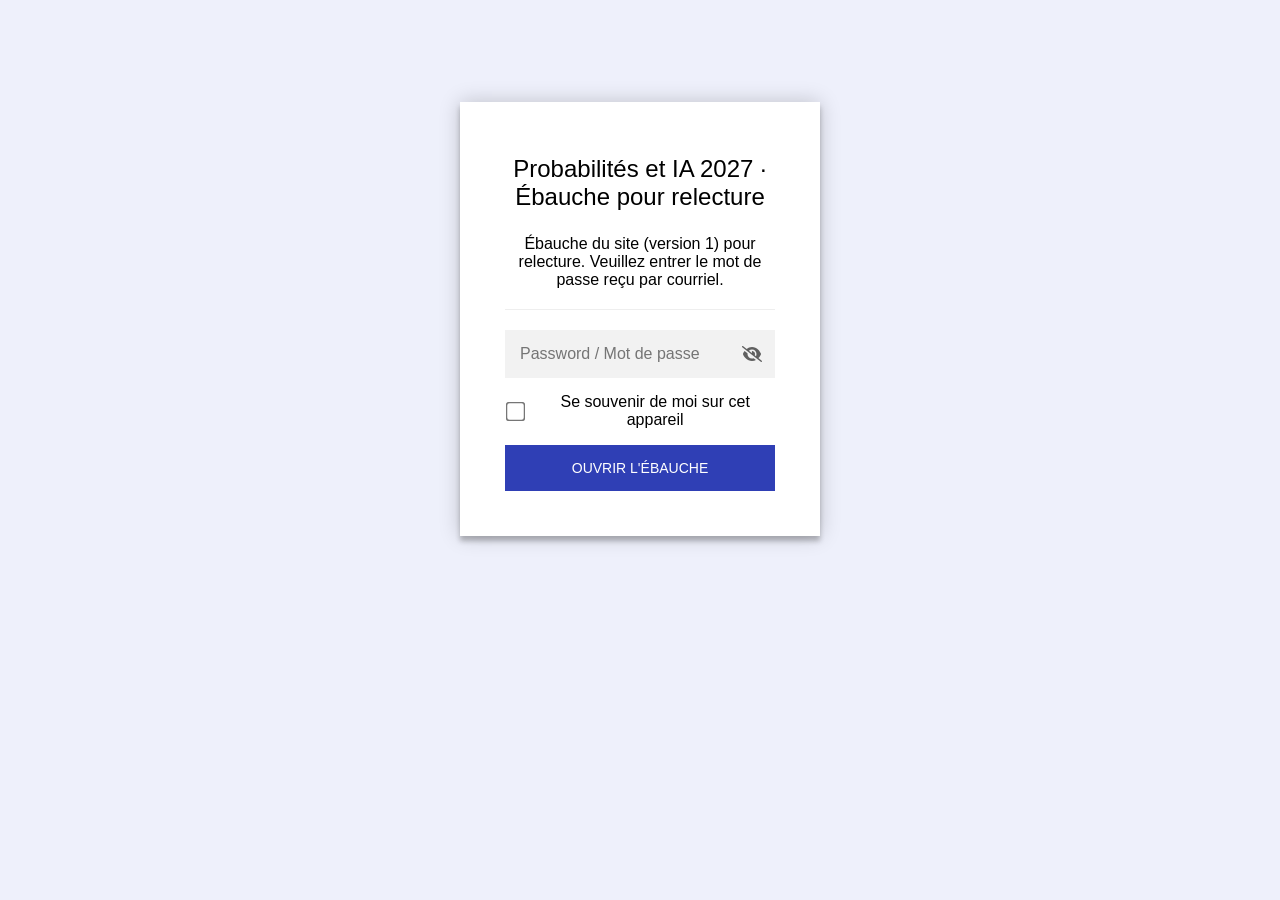
==== fr/index.html @ 752f81de "Password-protected draft of the Probability and AI 2027 workshop website (version 1) Co-Authored-By:" ====
<!DOCTYPE html>
<html class="staticrypt-html">
    <head>
    <meta name="robots" content="noindex, nofollow">
        <meta charset="utf-8" />
        <title>Probabilités et IA 2027 · Ébauche pour relecture</title>
        <meta name="viewport" content="width=device-width, initial-scale=1" />

        <!-- do not cache this page -->
        <meta http-equiv="cache-control" content="max-age=0" />
        <meta http-equiv="cache-control" content="no-cache" />
        <meta http-equiv="expires" content="0" />
        <meta http-equiv="expires" content="Tue, 01 Jan 1980 1:00:00 GMT" />
        <meta http-equiv="pragma" content="no-cache" />

        <style>
            .staticrypt-hr {
                margin-top: 20px;
                margin-bottom: 20px;
                border: 0;
                border-top: 1px solid #eee;
            }

            .staticrypt-page {
                width: 360px;
                padding: 8% 0 0;
                margin: auto;
                box-sizing: border-box;
            }

            .staticrypt-form {
                position: relative;
                z-index: 1;
                background: #ffffff;
                max-width: 360px;
                margin: 0 auto 100px;
                padding: 45px;
                text-align: center;
                box-shadow: 0 0 20px 0 rgba(0, 0, 0, 0.2), 0 5px 5px 0 rgba(0, 0, 0, 0.24);
            }

            .staticrypt-form input[type="password"],
            input[type="text"] {
                background: inherit;
                border: 0;
                box-sizing: border-box; /* This ensures padding is included in the total width */
                font-size: 14px;
                outline: 0;
                padding: 15px 30px 15px 15px; /* Adjust the padding to ensure there is space for the icon */
                width: 100%;
            }

            .staticrypt-password-container {
                position: relative;
                outline: 0;
                background: #f2f2f2;
                width: 100%;
                border: 0;
                margin: 0 0 15px;
                box-sizing: border-box;
            }

            .staticrypt-toggle-password-visibility {
                cursor: pointer;
                height: 20px;
                opacity: 60%;
                padding: 13px;
                position: absolute;
                right: 0;
                top: 50%;
                transform: translateY(-50%);
                width: 20px;
            }

            .staticrypt-form .staticrypt-decrypt-button {
                text-transform: uppercase;
                outline: 0;
                background: #2f3fb5;
                width: 100%;
                border: 0;
                padding: 15px;
                color: #ffffff;
                font-size: 14px;
                cursor: pointer;
            }

            .staticrypt-form .staticrypt-decrypt-button:hover,
            .staticrypt-form .staticrypt-decrypt-button:active,
            .staticrypt-form .staticrypt-decrypt-button:focus {
                background: #2f3fb5;
                filter: brightness(92%);
            }

            .staticrypt-html {
                height: 100%;
            }

            .staticrypt-body {
                height: 100%;
                margin: 0;
            }

            .staticrypt-content {
                height: 100%;
                margin-bottom: 1em;
                background: #eef0fb;
                font-family: "Arial", sans-serif;
                -webkit-font-smoothing: antialiased;
                -moz-osx-font-smoothing: grayscale;
            }

            .staticrypt-instructions {
                margin-top: -1em;
                margin-bottom: 1em;
            }

            .staticrypt-title {
                font-size: 1.5em;
            }

            label.staticrypt-remember {
                display: flex;
                align-items: center;
                margin-bottom: 1em;
            }

            .staticrypt-remember input[type="checkbox"] {
                transform: scale(1.5);
                margin-right: 1em;
            }

            .hidden {
                display: none !important;
            }

            .staticrypt-spinner-container {
                height: 100%;
                display: flex;
                align-items: center;
                justify-content: center;
            }

            .staticrypt-spinner {
                display: inline-block;
                width: 2rem;
                height: 2rem;
                vertical-align: text-bottom;
                border: 0.25em solid gray;
                border-right-color: transparent;
                border-radius: 50%;
                -webkit-animation: spinner-border 0.75s linear infinite;
                animation: spinner-border 0.75s linear infinite;
                animation-duration: 0.75s;
                animation-timing-function: linear;
                animation-delay: 0s;
                animation-iteration-count: infinite;
                animation-direction: normal;
                animation-fill-mode: none;
                animation-play-state: running;
                animation-name: spinner-border;
            }

            @keyframes spinner-border {
                100% {
                    transform: rotate(360deg);
                }
            }

            @media screen and (-webkit-min-device-pixel-ratio: 0) {
                .staticrypt-form input[type="password"],
                input[type="text"] {
                    font-size: 16px;
                }
            }
        </style>
    </head>

    <body class="staticrypt-body">
        <div id="staticrypt_loading" class="staticrypt-spinner-container">
            <div class="staticrypt-spinner"></div>
        </div>

        <div id="staticrypt_content" class="staticrypt-content hidden">
            <div class="staticrypt-page">
                <div class="staticrypt-form">
                    <div class="staticrypt-instructions">
                        <p class="staticrypt-title">Probabilités et IA 2027 · Ébauche pour relecture</p>
                        <p>Ébauche du site (version 1) pour relecture. Veuillez entrer le mot de passe reçu par courriel.</p>
                    </div>

                    <hr class="staticrypt-hr" />

                    <form id="staticrypt-form" action="#" method="post">
                        <div class="staticrypt-password-container">
                            <input
                                id="staticrypt-password"
                                type="password"
                                name="password"
                                placeholder="Password / Mot de passe"
                                autofocus
                            />

                            <img
                                class="staticrypt-toggle-password-visibility"
                                alt="Show password"
                                title="Show password"
                                src="[data-uri]"
                            />
                        </div>

                        <label id="staticrypt-remember-label" class="staticrypt-remember hidden">
                            <input id="staticrypt-remember" type="checkbox" name="remember" />
                            Se souvenir de moi sur cet appareil
                        </label>

                        <input type="submit" class="staticrypt-decrypt-button" value="Ouvrir l'ébauche" />
                    </form>
                </div>
            </div>
        </div>

        <script>
            // these variables will be filled when generating the file - the template format is 'variable_name'
            const staticryptInitiator = ((function(){
  const exports = {};
  const cryptoEngine = ((function(){
  const exports = {};
  const { subtle } = crypto;

const IV_BITS = 16 * 8;
const HEX_BITS = 4;
const ENCRYPTION_ALGO = "AES-CBC";

/**
 * Translates between utf8 encoded hexadecimal strings
 * and Uint8Array bytes.
 */
const HexEncoder = {
    /**
     * hex string -> bytes
     * @param {string} hexString
     * @returns {Uint8Array}
     */
    parse: function (hexString) {
        if (hexString.length % 2 !== 0) throw "Invalid hexString";
        const arrayBuffer = new Uint8Array(hexString.length / 2);

        for (let i = 0; i < hexString.length; i += 2) {
            const byteValue = parseInt(hexString.substring(i, i + 2), 16);
            if (isNaN(byteValue)) {
                throw "Invalid hexString";
            }
            arrayBuffer[i / 2] = byteValue;
        }
        return arrayBuffer;
    },

    /**
     * bytes -> hex string
     * @param {Uint8Array} bytes
     * @returns {string}
     */
    stringify: function (bytes) {
        const hexBytes = [];

        for (let i = 0; i < bytes.length; ++i) {
            let byteString = bytes[i].toString(16);
            if (byteString.length < 2) {
                byteString = "0" + byteString;
            }
            hexBytes.push(byteString);
        }
        return hexBytes.join("");
    },
};

/**
 * Translates between utf8 strings and Uint8Array bytes.
 */
const UTF8Encoder = {
    parse: function (str) {
        return new TextEncoder().encode(str);
    },

    stringify: function (bytes) {
        return new TextDecoder().decode(bytes);
    },
};

/**
 * Salt and encrypt a msg with a password.
 */
async function encrypt(msg, hashedPassword) {
    // Must be 16 bytes, unpredictable, and preferably cryptographically random. However, it need not be secret.
    // https://developer.mozilla.org/en-US/docs/Web/API/SubtleCrypto/encrypt#parameters
    const iv = crypto.getRandomValues(new Uint8Array(IV_BITS / 8));

    const key = await subtle.importKey("raw", HexEncoder.parse(hashedPassword), ENCRYPTION_ALGO, false, ["encrypt"]);

    const encrypted = await subtle.encrypt(
        {
            name: ENCRYPTION_ALGO,
            iv: iv,
        },
        key,
        UTF8Encoder.parse(msg)
    );

    // iv will be 32 hex characters, we prepend it to the ciphertext for use in decryption
    return HexEncoder.stringify(iv) + HexEncoder.stringify(new Uint8Array(encrypted));
}
exports.encrypt = encrypt;

/**
 * Decrypt a salted msg using a password.
 *
 * @param {string} encryptedMsg
 * @param {string} hashedPassword
 * @returns {Promise<string>}
 */
async function decrypt(encryptedMsg, hashedPassword) {
    const ivLength = IV_BITS / HEX_BITS;
    const iv = HexEncoder.parse(encryptedMsg.substring(0, ivLength));
    const encrypted = encryptedMsg.substring(ivLength);

    const key = await subtle.importKey("raw", HexEncoder.parse(hashedPassword), ENCRYPTION_ALGO, false, ["decrypt"]);

    const outBuffer = await subtle.decrypt(
        {
            name: ENCRYPTION_ALGO,
            iv: iv,
        },
        key,
        HexEncoder.parse(encrypted)
    );

    return UTF8Encoder.stringify(new Uint8Array(outBuffer));
}
exports.decrypt = decrypt;

/**
 * Salt and hash the password so it can be stored in localStorage without opening a password reuse vulnerability.
 *
 * @param {string} password
 * @param {string} salt
 * @returns {Promise<string>}
 */
async function hashPassword(password, salt) {
    // we hash the password in multiple steps, each adding more iterations. This is because we used to allow less
    // iterations, so for backward compatibility reasons, we need to support going from that to more iterations.
    let hashedPassword = await hashLegacyRound(password, salt);

    hashedPassword = await hashSecondRound(hashedPassword, salt);

    return hashThirdRound(hashedPassword, salt);
}
exports.hashPassword = hashPassword;

/**
 * This hashes the password with 1k iterations. This is a low number, we need this function to support backwards
 * compatibility.
 *
 * @param {string} password
 * @param {string} salt
 * @returns {Promise<string>}
 */
function hashLegacyRound(password, salt) {
    return pbkdf2(password, salt, 1000, "SHA-1");
}
exports.hashLegacyRound = hashLegacyRound;

/**
 * Add a second round of iterations. This is because we used to use 1k, so for backwards compatibility with
 * remember-me/autodecrypt links, we need to support going from that to more iterations.
 *
 * @param hashedPassword
 * @param salt
 * @returns {Promise<string>}
 */
function hashSecondRound(hashedPassword, salt) {
    return pbkdf2(hashedPassword, salt, 14000, "SHA-256");
}
exports.hashSecondRound = hashSecondRound;

/**
 * Add a third round of iterations to bring total number to 600k. This is because we used to use 1k, then 15k, so for
 * backwards compatibility with remember-me/autodecrypt links, we need to support going from that to more iterations.
 *
 * @param hashedPassword
 * @param salt
 * @returns {Promise<string>}
 */
function hashThirdRound(hashedPassword, salt) {
    return pbkdf2(hashedPassword, salt, 585000, "SHA-256");
}
exports.hashThirdRound = hashThirdRound;

/**
 * Salt and hash the password so it can be stored in localStorage without opening a password reuse vulnerability.
 *
 * @param {string} password
 * @param {string} salt
 * @param {int} iterations
 * @param {string} hashAlgorithm
 * @returns {Promise<string>}
 */
async function pbkdf2(password, salt, iterations, hashAlgorithm) {
    const key = await subtle.importKey("raw", UTF8Encoder.parse(password), "PBKDF2", false, ["deriveBits"]);

    const keyBytes = await subtle.deriveBits(
        {
            name: "PBKDF2",
            hash: hashAlgorithm,
            iterations,
            salt: UTF8Encoder.parse(salt),
        },
        key,
        256
    );

    return HexEncoder.stringify(new Uint8Array(keyBytes));
}

function generateRandomSalt() {
    const bytes = crypto.getRandomValues(new Uint8Array(128 / 8));

    return HexEncoder.stringify(new Uint8Array(bytes));
}
exports.generateRandomSalt = generateRandomSalt;

async function signMessage(hashedPassword, message) {
    const key = await subtle.importKey(
        "raw",
        HexEncoder.parse(hashedPassword),
        {
            name: "HMAC",
            hash: "SHA-256",
        },
        false,
        ["sign"]
    );
    const signature = await subtle.sign("HMAC", key, UTF8Encoder.parse(message));

    return HexEncoder.stringify(new Uint8Array(signature));
}
exports.signMessage = signMessage;

function getRandomAlphanum() {
    const possibleCharacters = "abcdefghijklmnopqrstuvwxyzABCDEFGHIJKLMNOPQRSTUVWXYZ0123456789";

    let byteArray;
    let parsedInt;

    // Keep generating new random bytes until we get a value that falls
    // within a range that can be evenly divided by possibleCharacters.length
    do {
        byteArray = crypto.getRandomValues(new Uint8Array(1));
        // extract the lowest byte to get an int from 0 to 255 (probably unnecessary, since we're only generating 1 byte)
        parsedInt = byteArray[0] & 0xff;
    } while (parsedInt >= 256 - (256 % possibleCharacters.length));

    // Take the modulo of the parsed integer to get a random number between 0 and totalLength - 1
    const randomIndex = parsedInt % possibleCharacters.length;

    return possibleCharacters[randomIndex];
}

/**
 * Generate a random string of a given length.
 *
 * @param {int} length
 * @returns {string}
 */
function generateRandomString(length) {
    let randomString = "";

    for (let i = 0; i < length; i++) {
        randomString += getRandomAlphanum();
    }

    return randomString;
}
exports.generateRandomString = generateRandomString;

  return exports;
})());
const codec = ((function(){
  const exports = {};
  /**
 * Initialize the codec with the provided cryptoEngine - this return functions to encode and decode messages.
 *
 * @param cryptoEngine - the engine to use for encryption / decryption
 */
function init(cryptoEngine) {
    const exports = {};

    /**
     * Top-level function for encoding a message.
     * Includes password hashing, encryption, and signing.
     *
     * @param {string} msg
     * @param {string} password
     * @param {string} salt
     *
     * @returns {string} The encoded text
     */
    async function encode(msg, password, salt) {
        const hashedPassword = await cryptoEngine.hashPassword(password, salt);

        const encrypted = await cryptoEngine.encrypt(msg, hashedPassword);

        // we use the hashed password in the HMAC because this is effectively what will be used a password (so we can store
        // it in localStorage safely, we don't use the clear text password)
        const hmac = await cryptoEngine.signMessage(hashedPassword, encrypted);

        return hmac + encrypted;
    }
    exports.encode = encode;

    /**
     * Encode using a password that has already been hashed. This is useful to encode multiple messages in a row, that way
     * we don't need to hash the password multiple times.
     *
     * @param {string} msg
     * @param {string} hashedPassword
     *
     * @returns {string} The encoded text
     */
    async function encodeWithHashedPassword(msg, hashedPassword) {
        const encrypted = await cryptoEngine.encrypt(msg, hashedPassword);

        // we use the hashed password in the HMAC because this is effectively what will be used a password (so we can store
        // it in localStorage safely, we don't use the clear text password)
        const hmac = await cryptoEngine.signMessage(hashedPassword, encrypted);

        return hmac + encrypted;
    }
    exports.encodeWithHashedPassword = encodeWithHashedPassword;

    /**
     * Top-level function for decoding a message.
     * Includes signature check and decryption.
     *
     * @param {string} signedMsg
     * @param {string} hashedPassword
     * @param {string} salt
     * @param {int} backwardCompatibleAttempt
     * @param {string} originalPassword
     *
     * @returns {Object} {success: true, decoded: string} | {success: false, message: string}
     */
    async function decode(signedMsg, hashedPassword, salt, backwardCompatibleAttempt = 0, originalPassword = "") {
        const encryptedHMAC = signedMsg.substring(0, 64);
        const encryptedMsg = signedMsg.substring(64);
        const decryptedHMAC = await cryptoEngine.signMessage(hashedPassword, encryptedMsg);

        if (decryptedHMAC !== encryptedHMAC) {
            // we have been raising the number of iterations in the hashing algorithm multiple times, so to support the old
            // remember-me/autodecrypt links we need to try bringing the old hashes up to speed.
            originalPassword = originalPassword || hashedPassword;
            if (backwardCompatibleAttempt === 0) {
                const updatedHashedPassword = await cryptoEngine.hashThirdRound(originalPassword, salt);

                return decode(signedMsg, updatedHashedPassword, salt, backwardCompatibleAttempt + 1, originalPassword);
            }
            if (backwardCompatibleAttempt === 1) {
                let updatedHashedPassword = await cryptoEngine.hashSecondRound(originalPassword, salt);
                updatedHashedPassword = await cryptoEngine.hashThirdRound(updatedHashedPassword, salt);

                return decode(signedMsg, updatedHashedPassword, salt, backwardCompatibleAttempt + 1, originalPassword);
            }

            return { success: false, message: "Signature mismatch" };
        }

        return {
            success: true,
            decoded: await cryptoEngine.decrypt(encryptedMsg, hashedPassword),
        };
    }
    exports.decode = decode;

    return exports;
}
exports.init = init;

  return exports;
})());
const decode = codec.init(cryptoEngine).decode;

/**
 * Initialize the staticrypt module, that exposes functions callbable by the password_template.
 *
 * @param {{
 *  staticryptEncryptedMsgUniqueVariableName: string,
 *  isRememberEnabled: boolean,
 *  rememberDurationInDays: number,
 *  staticryptSaltUniqueVariableName: string,
 * }} staticryptConfig - object of data that is stored on the password_template at encryption time.
 *
 * @param {{
 *  rememberExpirationKey: string,
 *  rememberPassphraseKey: string,
 *  replaceHtmlCallback: function,
 *  clearLocalStorageCallback: function,
 * }} templateConfig - object of data that can be configured by a custom password_template.
 */
function init(staticryptConfig, templateConfig) {
    const exports = {};

    /**
     * Decrypt our encrypted page, replace the whole HTML.
     *
     * @param {string} hashedPassword
     * @returns {Promise<boolean>}
     */
    async function decryptAndReplaceHtml(hashedPassword) {
        const { staticryptEncryptedMsgUniqueVariableName, staticryptSaltUniqueVariableName } = staticryptConfig;
        const { replaceHtmlCallback } = templateConfig;

        const result = await decode(
            staticryptEncryptedMsgUniqueVariableName,
            hashedPassword,
            staticryptSaltUniqueVariableName
        );
        if (!result.success) {
            return false;
        }
        const plainHTML = result.decoded;

        // if the user configured a callback call it, otherwise just replace the whole HTML
        if (typeof replaceHtmlCallback === "function") {
            replaceHtmlCallback(plainHTML);
        } else {
            document.write(plainHTML);
            document.close();
        }

        return true;
    }

    /**
     * Attempt to decrypt the page and replace the whole HTML.
     *
     * @param {string} password
     * @param {boolean} isRememberChecked
     *
     * @returns {Promise<{isSuccessful: boolean, hashedPassword?: string}>} - we return an object, so that if we want to
     *   expose more information in the future we can do it without breaking the password_template
     */
    async function handleDecryptionOfPage(password, isRememberChecked) {
        const { staticryptSaltUniqueVariableName } = staticryptConfig;

        // decrypt and replace the whole page
        const hashedPassword = await cryptoEngine.hashPassword(password, staticryptSaltUniqueVariableName);
        return handleDecryptionOfPageFromHash(hashedPassword, isRememberChecked);
    }
    exports.handleDecryptionOfPage = handleDecryptionOfPage;

    async function handleDecryptionOfPageFromHash(hashedPassword, isRememberChecked) {
        const { isRememberEnabled, rememberDurationInDays } = staticryptConfig;
        const { rememberExpirationKey, rememberPassphraseKey } = templateConfig;

        const isDecryptionSuccessful = await decryptAndReplaceHtml(hashedPassword);

        if (!isDecryptionSuccessful) {
            return {
                isSuccessful: false,
                hashedPassword,
            };
        }

        // remember the hashedPassword and set its expiration if necessary
        if (isRememberEnabled && isRememberChecked) {
            window.localStorage.setItem(rememberPassphraseKey, hashedPassword);

            // set the expiration if the duration isn't 0 (meaning no expiration)
            if (rememberDurationInDays > 0) {
                window.localStorage.setItem(
                    rememberExpirationKey,
                    (new Date().getTime() + rememberDurationInDays * 24 * 60 * 60 * 1000).toString()
                );
            }
        }

        return {
            isSuccessful: true,
            hashedPassword,
        };
    }
    exports.handleDecryptionOfPageFromHash = handleDecryptionOfPageFromHash;

    /**
     * Clear localstorage from staticrypt related values
     */
    function clearLocalStorage() {
        const { clearLocalStorageCallback, rememberExpirationKey, rememberPassphraseKey } = templateConfig;

        if (typeof clearLocalStorageCallback === "function") {
            clearLocalStorageCallback();
        } else {
            localStorage.removeItem(rememberPassphraseKey);
            localStorage.removeItem(rememberExpirationKey);
        }
    }

    async function handleDecryptOnLoad() {
        let isSuccessful = await decryptOnLoadFromUrl();

        if (!isSuccessful) {
            isSuccessful = await decryptOnLoadFromRememberMe();
        }

        return { isSuccessful };
    }
    exports.handleDecryptOnLoad = handleDecryptOnLoad;

    /**
     * Clear storage if we are logging out
     *
     * @returns {boolean} - whether we logged out
     */
    function logoutIfNeeded() {
        const logoutKey = "staticrypt_logout";

        // handle logout through query param
        const queryParams = new URLSearchParams(window.location.search);
        if (queryParams.has(logoutKey)) {
            clearLocalStorage();
            return true;
        }

        // handle logout through URL fragment
        const hash = window.location.hash.substring(1);
        if (hash.includes(logoutKey)) {
            clearLocalStorage();
            return true;
        }

        return false;
    }

    /**
     * To be called on load: check if we want to try to decrypt and replace the HTML with the decrypted content, and
     * try to do it if needed.
     *
     * @returns {Promise<boolean>} true if we derypted and replaced the whole page, false otherwise
     */
    async function decryptOnLoadFromRememberMe() {
        const { rememberDurationInDays } = staticryptConfig;
        const { rememberExpirationKey, rememberPassphraseKey } = templateConfig;

        // if we are login out, terminate
        if (logoutIfNeeded()) {
            return false;
        }

        // if there is expiration configured, check if we're not beyond the expiration
        if (rememberDurationInDays && rememberDurationInDays > 0) {
            const expiration = localStorage.getItem(rememberExpirationKey),
                isExpired = expiration && new Date().getTime() > parseInt(expiration);

            if (isExpired) {
                clearLocalStorage();
                return false;
            }
        }

        const hashedPassword = localStorage.getItem(rememberPassphraseKey);

        if (hashedPassword) {
            // try to decrypt
            const isDecryptionSuccessful = await decryptAndReplaceHtml(hashedPassword);

            // if the decryption is unsuccessful the password might be wrong - silently clear the saved data and let
            // the user fill the password form again
            if (!isDecryptionSuccessful) {
                clearLocalStorage();
                return false;
            }

            return true;
        }

        return false;
    }

    async function decryptOnLoadFromUrl() {
        const passwordKey = "staticrypt_pwd";
        const rememberMeKey = "remember_me";

        // try to get the password from the query param (for backward compatibility - we now want to avoid this method,
        // since it sends the hashed password to the server which isn't needed)
        const queryParams = new URLSearchParams(window.location.search);
        const hashedPasswordQuery = queryParams.get(passwordKey);
        const rememberMeQuery = queryParams.get(rememberMeKey);

        const urlFragment = window.location.hash.substring(1);
        // get the password from the url fragment
        const hashedPasswordRegexMatch = urlFragment.match(new RegExp(passwordKey + "=([^&]*)"));
        const hashedPasswordFragment = hashedPasswordRegexMatch ? hashedPasswordRegexMatch[1] : null;
        const rememberMeFragment = urlFragment.includes(rememberMeKey);

        const hashedPassword = hashedPasswordFragment || hashedPasswordQuery;
        const rememberMe = rememberMeFragment || rememberMeQuery;

        if (hashedPassword) {
            return handleDecryptionOfPageFromHash(hashedPassword, rememberMe);
        }

        return false;
    }

    return exports;
}
exports.init = init;

  return exports;
})());
            const templateError = "Wrong password / Mot de passe incorrect",
                templateToggleAltShow = "Show password",
                templateToggleAltHide = "Hide password",
                isRememberEnabled = true,
                staticryptConfig = {"staticryptEncryptedMsgUniqueVariableName":"[base64]","isRememberEnabled":true,"rememberDurationInDays":30,"staticryptSaltUniqueVariableName":"a4b0f09ac253f34bae8fbdd0ce7cca74"};

            // you can edit these values to customize some of the behavior of StatiCrypt
            const templateConfig = {
                rememberExpirationKey: "staticrypt_expiration",
                rememberPassphraseKey: "staticrypt_passphrase",
                replaceHtmlCallback: null,
                clearLocalStorageCallback: null,
            };

            // init the staticrypt engine
            const staticrypt = staticryptInitiator.init(staticryptConfig, templateConfig);

            // try to automatically decrypt on load if there is a saved password
            window.onload = async function () {
                const { isSuccessful } = await staticrypt.handleDecryptOnLoad();

                // if we didn't decrypt anything on load, show the password prompt. Otherwise the content has already been
                // replaced, no need to do anything
                if (!isSuccessful) {
                    // hide loading screen
                    document.getElementById("staticrypt_loading").classList.add("hidden");
                    document.getElementById("staticrypt_content").classList.remove("hidden");
                    document.getElementById("staticrypt-password").focus();

                    // show the remember me checkbox
                    if (isRememberEnabled) {
                        document.getElementById("staticrypt-remember-label").classList.remove("hidden");
                    }
                }
            };

            // toggle password visibility
            const toggleIcon = document.querySelector(".staticrypt-toggle-password-visibility");
            // these two icons are coming from FontAwesome
            const imgSrcEyeClosed =
                "[data-uri]";
            const imgSrcEyeOpened =
                "[data-uri]";
            toggleIcon.addEventListener("click", function () {
                const passwordInput = document.getElementById("staticrypt-password");
                if (passwordInput.type === "password") {
                    passwordInput.type = "text";
                    toggleIcon.src = imgSrcEyeOpened;
                    toggleIcon.alt = templateToggleAltHide;
                    toggleIcon.title = templateToggleAltHide;
                } else {
                    passwordInput.type = "password";
                    toggleIcon.src = imgSrcEyeClosed;
                    toggleIcon.alt = templateToggleAltShow;
                    toggleIcon.title = templateToggleAltShow;
                }
            });

            // handle password form submission
            document.getElementById("staticrypt-form").addEventListener("submit", async function (e) {
                e.preventDefault();

                const password = document.getElementById("staticrypt-password").value,
                    isRememberChecked = document.getElementById("staticrypt-remember").checked;

                const { isSuccessful } = await staticrypt.handleDecryptionOfPage(password, isRememberChecked);

                if (!isSuccessful) {
                    alert(templateError);
                }
            });
        </script>
    </body>
</html>
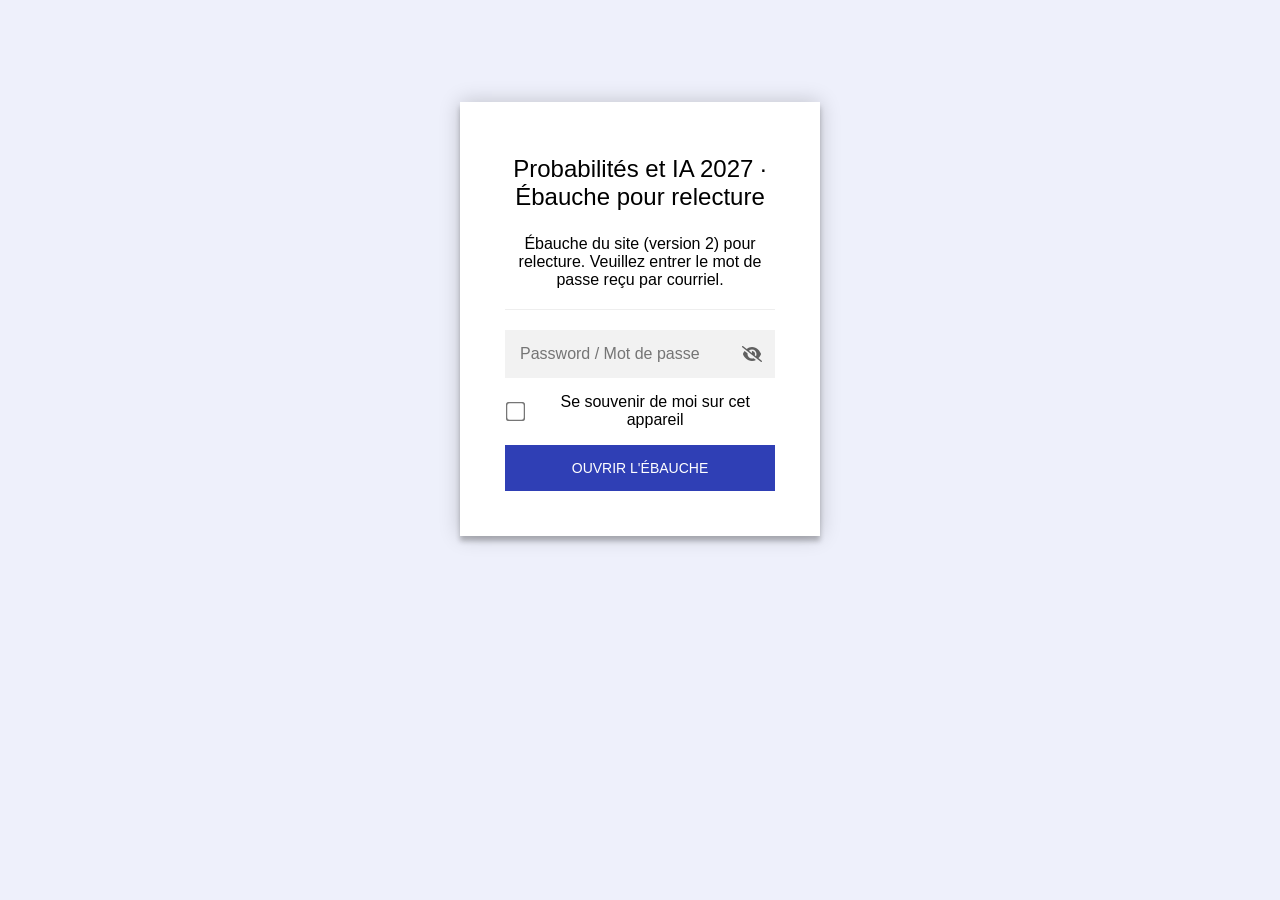
==== commit 816cf792: "Update draft to version 2 Organizers and local committee strip with uOttawa and CRM logos, new speak" ====
--- a/fr/index.html
+++ b/fr/index.html
@@ -185,7 +185,7 @@
                 <div class="staticrypt-form">
                     <div class="staticrypt-instructions">
                         <p class="staticrypt-title">Probabilités et IA 2027 · Ébauche pour relecture</p>
-                        <p>Ébauche du site (version 1) pour relecture. Veuillez entrer le mot de passe reçu par courriel.</p>
+                        <p>Ébauche du site (version 2) pour relecture. Veuillez entrer le mot de passe reçu par courriel.</p>
                     </div>
 
                     <hr class="staticrypt-hr" />
@@ -821,7 +821,7 @@
                 templateToggleAltShow = "Show password",
                 templateToggleAltHide = "Hide password",
                 isRememberEnabled = true,
-                staticryptConfig = {"staticryptEncryptedMsgUniqueVariableName":"[base64]","isRememberEnabled":true,"rememberDurationInDays":30,"staticryptSaltUniqueVariableName":"a4b0f09ac253f34bae8fbdd0ce7cca74"};
+                staticryptConfig = {"staticryptEncryptedMsgUniqueVariableName":"[base64]","isRememberEnabled":true,"rememberDurationInDays":30,"staticryptSaltUniqueVariableName":"a4b0f09ac253f34bae8fbdd0ce7cca74"};
 
             // you can edit these values to customize some of the behavior of StatiCrypt
             const templateConfig = {
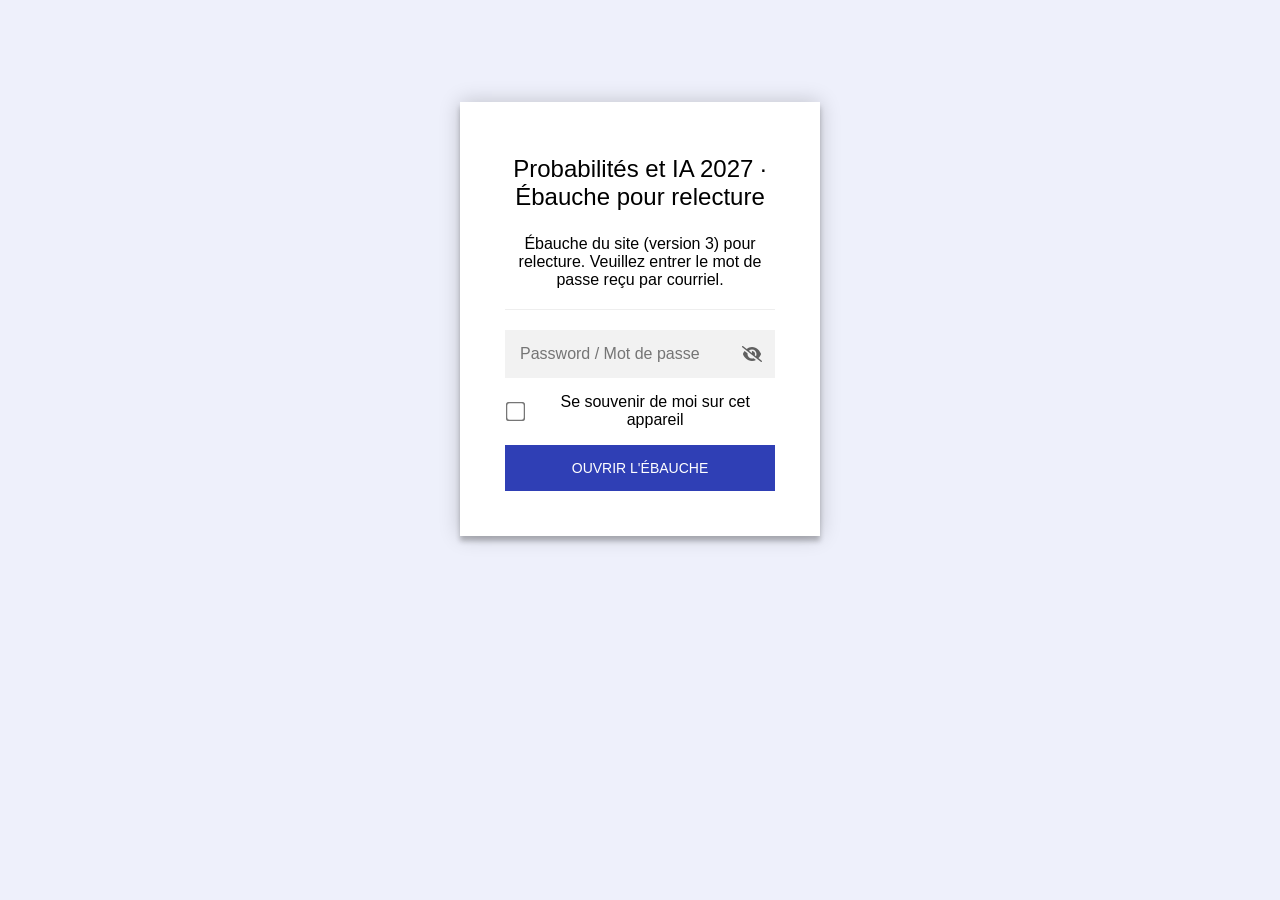
==== commit dfc5a665: "Update draft to version 3: one page per menu tab Sponsors bar at the top, organizers in the title ar" ====
--- a/fr/index.html
+++ b/fr/index.html
@@ -185,7 +185,7 @@
                 <div class="staticrypt-form">
                     <div class="staticrypt-instructions">
                         <p class="staticrypt-title">Probabilités et IA 2027 · Ébauche pour relecture</p>
-                        <p>Ébauche du site (version 2) pour relecture. Veuillez entrer le mot de passe reçu par courriel.</p>
+                        <p>Ébauche du site (version 3) pour relecture. Veuillez entrer le mot de passe reçu par courriel.</p>
                     </div>
 
                     <hr class="staticrypt-hr" />
@@ -821,7 +821,7 @@
                 templateToggleAltShow = "Show password",
                 templateToggleAltHide = "Hide password",
                 isRememberEnabled = true,
-                staticryptConfig = {"staticryptEncryptedMsgUniqueVariableName":"[base64]","isRememberEnabled":true,"rememberDurationInDays":30,"staticryptSaltUniqueVariableName":"a4b0f09ac253f34bae8fbdd0ce7cca74"};
+                staticryptConfig = {"staticryptEncryptedMsgUniqueVariableName":"[base64]","isRememberEnabled":true,"rememberDurationInDays":30,"staticryptSaltUniqueVariableName":"a4b0f09ac253f34bae8fbdd0ce7cca74"};
 
             // you can edit these values to customize some of the behavior of StatiCrypt
             const templateConfig = {
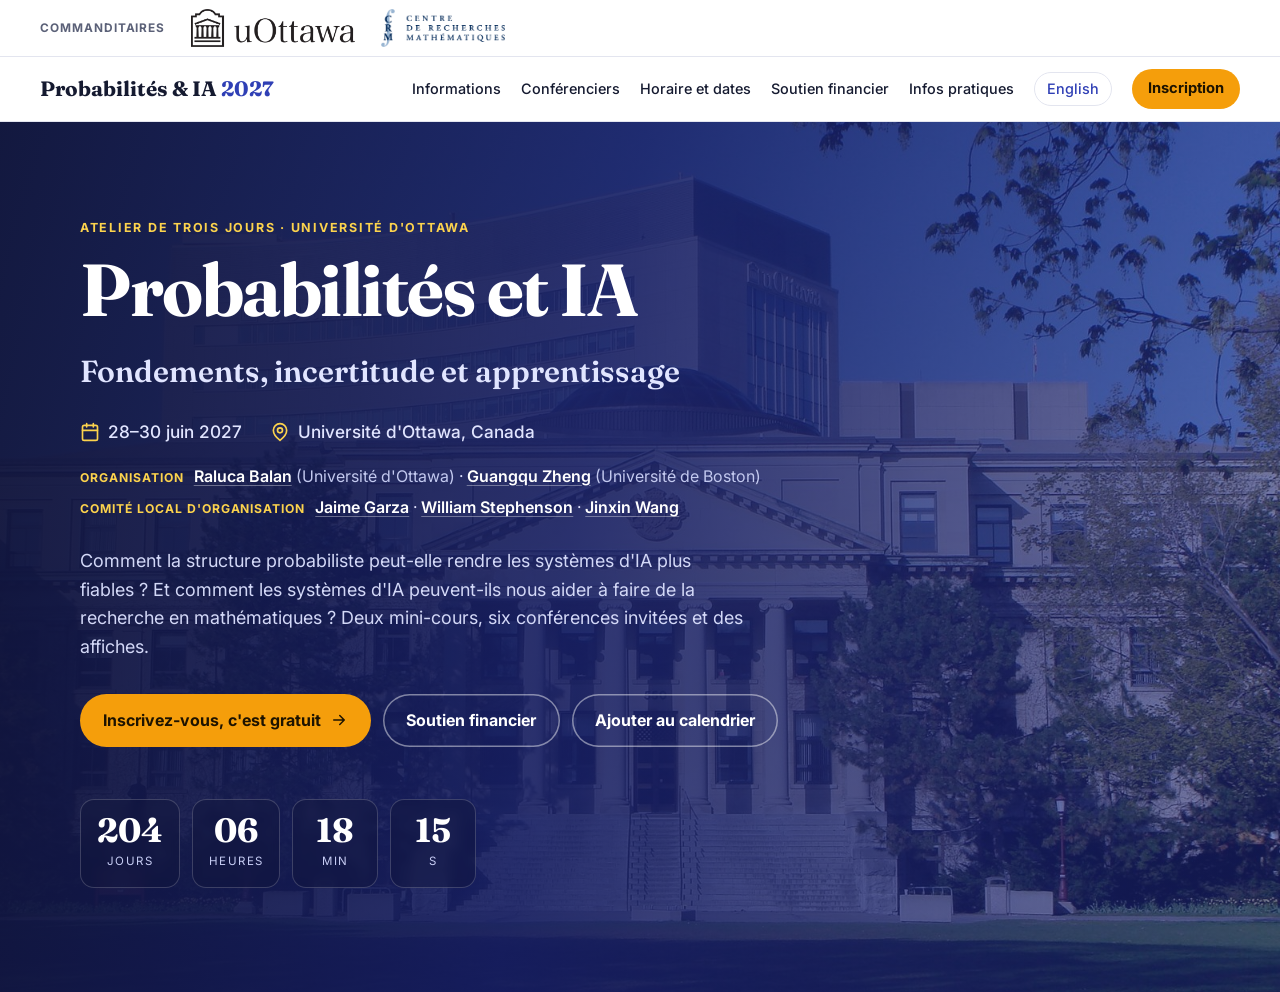
==== commit 6784d2b6: "Remove the password: publish the readable site Co-Authored-By: Claude Opus 5.5 <noreply@anthropic.co" ====
--- a/fr/index.html
+++ b/fr/index.html
@@ -1,893 +1,105 @@
-<!DOCTYPE html>
-<html class="staticrypt-html">
-    <head>
-    <meta name="robots" content="noindex, nofollow">
-        <meta charset="utf-8" />
-        <title>Probabilités et IA 2027 · Ébauche pour relecture</title>
-        <meta name="viewport" content="width=device-width, initial-scale=1" />
+<!doctype html>
+<html lang="fr">
+<head>
+  <meta name="robots" content="noindex, nofollow">
+  <meta charset="utf-8">
+  <meta name="viewport" content="width=device-width, initial-scale=1">
+  <!-- Version française. Keep in sync with the English pages in ../ when content changes. -->
+  <title>Probabilités et IA 2027 · Atelier à l'Université d'Ottawa, 28–30 juin</title>
+  <meta name="description" content="Probabilités et IA : fondements, incertitude et apprentissage. Atelier gratuit de trois jours à l'Université d'Ottawa, du 28 au 30 juin 2027 : mini-cours d'Ivan Nourdin et de Le Chen, six conférences invitées et soutien financier pour les étudiants des cycles supérieurs et les stagiaires postdoctoraux.">
+  <meta property="og:type" content="website">
+  <meta property="og:locale" content="fr_CA">
+  <meta property="og:title" content="Probabilités et IA 2027 · 28–30 juin · Université d'Ottawa">
+  <meta property="og:description" content="Inscription gratuite · mini-cours d'Ivan Nourdin et de Le Chen · six conférences invitées · soutien pour les étudiants et stagiaires postdoctoraux.">
 
-        <!-- do not cache this page -->
-        <meta http-equiv="cache-control" content="max-age=0" />
-        <meta http-equiv="cache-control" content="no-cache" />
-        <meta http-equiv="expires" content="0" />
-        <meta http-equiv="expires" content="Tue, 01 Jan 1980 1:00:00 GMT" />
-        <meta http-equiv="pragma" content="no-cache" />
+  <link rel="icon" href="data:image/svg+xml,%3Csvg xmlns='http://www.w3.org/2000/svg' viewBox='0 0 32 32'%3E%3Crect width='32' height='32' rx='8' fill='%232f3fb5'/%3E%3Ccircle cx='16' cy='16' r='6' fill='%23f59e0b'/%3E%3C/svg%3E">
+  <link rel="preconnect" href="https://fonts.googleapis.com">
+  <link rel="preconnect" href="https://fonts.gstatic.com" crossorigin>
+  <link href="https://fonts.googleapis.com/css2?family=Fraunces:opsz,wght@9..144,600;9..144,700&family=Inter:wght@400;500;600;700&display=swap" rel="stylesheet">
+  <link rel="stylesheet" href="../style.css">
+  <style>.slots li { grid-template-columns: 68px 1fr; } .nav nav { gap: 20px; }</style>
+</head>
+<body id="top" class="home">
 
-        <style>
-            .staticrypt-hr {
-                margin-top: 20px;
-                margin-bottom: 20px;
-                border: 0;
-                border-top: 1px solid #eee;
-            }
+<!-- ============ COMMANDITAIRES ============ -->
+<div class="sponsor-bar">
+  <div class="container sponsor-inner">
+    <span class="sponsor-label">Commanditaires</span>
+    <a href="https://www.uottawa.ca/faculte-sciences/mathematiques-statistique" target="_blank" rel="noopener"><img src="../images/logos/uottawa.png" alt="Université d'Ottawa" width="190" height="44"></a>
+    <a href="https://www.crmath.ca/" target="_blank" rel="noopener"><img src="../images/logos/crm.png" alt="Centre de recherches mathématiques (CRM)" width="143" height="44"></a>
+  </div>
+</div>
 
-            .staticrypt-page {
-                width: 360px;
-                padding: 8% 0 0;
-                margin: auto;
-                box-sizing: border-box;
-            }
+<!-- ============ EN-TÊTE / MENU ============ -->
+<header class="site-header">
+  <div class="container nav">
+    <a href="./" class="brand">Probabilités&nbsp;&amp;&nbsp;IA <span>2027</span></a>
+    <a class="lang lang-mobile" href="../" lang="en" title="English version">English</a>
+    <button class="nav-toggle" aria-label="Ouvrir le menu" aria-expanded="false" aria-controls="nav">
+      <svg class="i" viewBox="0 0 24 24"><path d="M4 6h16M4 12h16M4 18h16"/></svg>
+    </button>
+    <nav id="nav">
+      <a href="informations.html">Informations</a>
+      <a href="conferenciers.html">Conférenciers</a>
+      <a href="horaire.html">Horaire et dates</a>
+      <a href="soutien-financier.html">Soutien financier</a>
+      <a href="informations-pratiques.html">Infos pratiques</a>
+      <a class="lang" href="../" lang="en" title="English version">English</a>
+      <a class="btn btn-small" href="https://docs.google.com/forms/d/e/1FAIpQLSeGgCG70pmu8C7cT3y1N-xh1k_grleS4cE2XgWd0tavkhzTyg/viewform" target="_blank" rel="noopener">Inscription</a>
+    </nav>
+  </div>
+</header>
 
-            .staticrypt-form {
-                position: relative;
-                z-index: 1;
-                background: #ffffff;
-                max-width: 360px;
-                margin: 0 auto 100px;
-                padding: 45px;
-                text-align: center;
-                box-shadow: 0 0 20px 0 rgba(0, 0, 0, 0.2), 0 5px 5px 0 rgba(0, 0, 0, 0.24);
-            }
+<main>
 
-            .staticrypt-form input[type="password"],
-            input[type="text"] {
-                background: inherit;
-                border: 0;
-                box-sizing: border-box; /* This ensures padding is included in the total width */
-                font-size: 14px;
-                outline: 0;
-                padding: 15px 30px 15px 15px; /* Adjust the padding to ensure there is space for the icon */
-                width: 100%;
-            }
+<!-- ============ BANNIÈRE ============ -->
+<section class="hero hero-home">
+  <div class="container">
+    <p class="eyebrow">Atelier de trois jours · Université d'Ottawa</p>
+    <h1>Probabilités et IA</h1>
+    <p class="subtitle">Fondements, incertitude et apprentissage</p>
+    <div class="hero-meta">
+      <span>
+        <svg class="i" viewBox="0 0 24 24"><rect width="18" height="18" x="3" y="4" rx="2"/><path d="M16 2v4M8 2v4M3 10h18"/></svg>
+        28–30 juin 2027
+      </span>
+      <span>
+        <svg class="i" viewBox="0 0 24 24"><path d="M20 10c0 6-8 12-8 12s-8-6-8-12a8 8 0 0 1 16 0Z"/><circle cx="12" cy="10" r="3"/></svg>
+        Université d'Ottawa, Canada
+      </span>
+    </div>
+    <div class="hero-org">
+      <p><span class="label">Organisation</span><a href="https://uniweb.uottawa.ca/sites/Raluca-Balan" target="_blank" rel="noopener">Raluca Balan</a> <span class="aff">(Université d'Ottawa)</span> · <a href="https://sites.bu.edu/gzheng90/" target="_blank" rel="noopener">Guangqu Zheng</a> <span class="aff">(Université de Boston)</span></p>
+      <p><span class="label">Comité local d'organisation</span><a href="https://garjaime22-hash.github.io/personal-site/index.html" target="_blank" rel="noopener">Jaime Garza</a> · <a href="https://williamdstephenson.github.io/" target="_blank" rel="noopener">William Stephenson</a> · <a href="https://jwang023.github.io/" target="_blank" rel="noopener">Jinxin Wang</a></p>
+    </div>
+    <p class="lead">Comment la structure probabiliste peut-elle rendre les systèmes d'IA plus fiables&nbsp;? Et comment les
+      systèmes d'IA peuvent-ils nous aider à faire de la recherche en mathématiques&nbsp;? Deux mini-cours, six conférences
+      invitées et des affiches.</p>
 
-            .staticrypt-password-container {
-                position: relative;
-                outline: 0;
-                background: #f2f2f2;
-                width: 100%;
-                border: 0;
-                margin: 0 0 15px;
-                box-sizing: border-box;
-            }
+    <div class="hero-actions">
+      <!-- Lien d’inscription (formulaire Google) : 4 endroits -->
+      <a class="btn" href="https://docs.google.com/forms/d/e/1FAIpQLSeGgCG70pmu8C7cT3y1N-xh1k_grleS4cE2XgWd0tavkhzTyg/viewform" target="_blank" rel="noopener">
+        Inscrivez-vous, c'est gratuit
+        <svg class="i" viewBox="0 0 24 24"><path d="M5 12h14M13 6l6 6-6 6"/></svg>
+      </a>
+      <a class="btn btn-ghost" href="soutien-financier.html">Soutien financier</a>
+      <a class="btn btn-ghost" target="_blank" rel="noopener"
+         href="https://calendar.google.com/calendar/render?action=TEMPLATE&text=Probabilit%C3%A9s%20et%20IA%202027%20(atelier)&dates=20270628/20270701&location=Universit%C3%A9%20d%27Ottawa%2C%20Ottawa%2C%20ON%2C%20Canada">
+        Ajouter au calendrier
+      </a>
+    </div>
 
-            .staticrypt-toggle-password-visibility {
-                cursor: pointer;
-                height: 20px;
-                opacity: 60%;
-                padding: 13px;
-                position: absolute;
-                right: 0;
-                top: 50%;
-                transform: translateY(-50%);
-                width: 20px;
-            }
+    <div class="countdown" data-start="2027-06-28T09:30:00-04:00" data-live="L'atelier a commencé. Bienvenue&nbsp;!" aria-label="Temps restant avant le début de l'atelier">
+      <div><b data-d>--</b><small>jours</small></div>
+      <div><b data-h>--</b><small>heures</small></div>
+      <div><b data-m>--</b><small>min</small></div>
+      <div><b data-s>--</b><small>s</small></div>
+    </div>
+  </div>
+</section>
 
-            .staticrypt-form .staticrypt-decrypt-button {
-                text-transform: uppercase;
-                outline: 0;
-                background: #2f3fb5;
-                width: 100%;
-                border: 0;
-                padding: 15px;
-                color: #ffffff;
-                font-size: 14px;
-                cursor: pointer;
-            }
+</main>
 
-            .staticrypt-form .staticrypt-decrypt-button:hover,
-            .staticrypt-form .staticrypt-decrypt-button:active,
-            .staticrypt-form .staticrypt-decrypt-button:focus {
-                background: #2f3fb5;
-                filter: brightness(92%);
-            }
-
-            .staticrypt-html {
-                height: 100%;
-            }
-
-            .staticrypt-body {
-                height: 100%;
-                margin: 0;
-            }
-
-            .staticrypt-content {
-                height: 100%;
-                margin-bottom: 1em;
-                background: #eef0fb;
-                font-family: "Arial", sans-serif;
-                -webkit-font-smoothing: antialiased;
-                -moz-osx-font-smoothing: grayscale;
-            }
-
-            .staticrypt-instructions {
-                margin-top: -1em;
-                margin-bottom: 1em;
-            }
-
-            .staticrypt-title {
-                font-size: 1.5em;
-            }
-
-            label.staticrypt-remember {
-                display: flex;
-                align-items: center;
-                margin-bottom: 1em;
-            }
-
-            .staticrypt-remember input[type="checkbox"] {
-                transform: scale(1.5);
-                margin-right: 1em;
-            }
-
-            .hidden {
-                display: none !important;
-            }
-
-            .staticrypt-spinner-container {
-                height: 100%;
-                display: flex;
-                align-items: center;
-                justify-content: center;
-            }
-
-            .staticrypt-spinner {
-                display: inline-block;
-                width: 2rem;
-                height: 2rem;
-                vertical-align: text-bottom;
-                border: 0.25em solid gray;
-                border-right-color: transparent;
-                border-radius: 50%;
-                -webkit-animation: spinner-border 0.75s linear infinite;
-                animation: spinner-border 0.75s linear infinite;
-                animation-duration: 0.75s;
-                animation-timing-function: linear;
-                animation-delay: 0s;
-                animation-iteration-count: infinite;
-                animation-direction: normal;
-                animation-fill-mode: none;
-                animation-play-state: running;
-                animation-name: spinner-border;
-            }
-
-            @keyframes spinner-border {
-                100% {
-                    transform: rotate(360deg);
-                }
-            }
-
-            @media screen and (-webkit-min-device-pixel-ratio: 0) {
-                .staticrypt-form input[type="password"],
-                input[type="text"] {
-                    font-size: 16px;
-                }
-            }
-        </style>
-    </head>
-
-    <body class="staticrypt-body">
-        <div id="staticrypt_loading" class="staticrypt-spinner-container">
-            <div class="staticrypt-spinner"></div>
-        </div>
-
-        <div id="staticrypt_content" class="staticrypt-content hidden">
-            <div class="staticrypt-page">
-                <div class="staticrypt-form">
-                    <div class="staticrypt-instructions">
-                        <p class="staticrypt-title">Probabilités et IA 2027 · Ébauche pour relecture</p>
-                        <p>Ébauche du site (version 3) pour relecture. Veuillez entrer le mot de passe reçu par courriel.</p>
-                    </div>
-
-                    <hr class="staticrypt-hr" />
-
-                    <form id="staticrypt-form" action="#" method="post">
-                        <div class="staticrypt-password-container">
-                            <input
-                                id="staticrypt-password"
-                                type="password"
-                                name="password"
-                                placeholder="Password / Mot de passe"
-                                autofocus
-                            />
-
-                            <img
-                                class="staticrypt-toggle-password-visibility"
-                                alt="Show password"
-                                title="Show password"
-                                src="[data-uri]"
-                            />
-                        </div>
-
-                        <label id="staticrypt-remember-label" class="staticrypt-remember hidden">
-                            <input id="staticrypt-remember" type="checkbox" name="remember" />
-                            Se souvenir de moi sur cet appareil
-                        </label>
-
-                        <input type="submit" class="staticrypt-decrypt-button" value="Ouvrir l'ébauche" />
-                    </form>
-                </div>
-            </div>
-        </div>
-
-        <script>
-            // these variables will be filled when generating the file - the template format is 'variable_name'
-            const staticryptInitiator = ((function(){
-  const exports = {};
-  const cryptoEngine = ((function(){
-  const exports = {};
-  const { subtle } = crypto;
-
-const IV_BITS = 16 * 8;
-const HEX_BITS = 4;
-const ENCRYPTION_ALGO = "AES-CBC";
-
-/**
- * Translates between utf8 encoded hexadecimal strings
- * and Uint8Array bytes.
- */
-const HexEncoder = {
-    /**
-     * hex string -> bytes
-     * @param {string} hexString
-     * @returns {Uint8Array}
-     */
-    parse: function (hexString) {
-        if (hexString.length % 2 !== 0) throw "Invalid hexString";
-        const arrayBuffer = new Uint8Array(hexString.length / 2);
-
-        for (let i = 0; i < hexString.length; i += 2) {
-            const byteValue = parseInt(hexString.substring(i, i + 2), 16);
-            if (isNaN(byteValue)) {
-                throw "Invalid hexString";
-            }
-            arrayBuffer[i / 2] = byteValue;
-        }
-        return arrayBuffer;
-    },
-
-    /**
-     * bytes -> hex string
-     * @param {Uint8Array} bytes
-     * @returns {string}
-     */
-    stringify: function (bytes) {
-        const hexBytes = [];
-
-        for (let i = 0; i < bytes.length; ++i) {
-            let byteString = bytes[i].toString(16);
-            if (byteString.length < 2) {
-                byteString = "0" + byteString;
-            }
-            hexBytes.push(byteString);
-        }
-        return hexBytes.join("");
-    },
-};
-
-/**
- * Translates between utf8 strings and Uint8Array bytes.
- */
-const UTF8Encoder = {
-    parse: function (str) {
-        return new TextEncoder().encode(str);
-    },
-
-    stringify: function (bytes) {
-        return new TextDecoder().decode(bytes);
-    },
-};
-
-/**
- * Salt and encrypt a msg with a password.
- */
-async function encrypt(msg, hashedPassword) {
-    // Must be 16 bytes, unpredictable, and preferably cryptographically random. However, it need not be secret.
-    // https://developer.mozilla.org/en-US/docs/Web/API/SubtleCrypto/encrypt#parameters
-    const iv = crypto.getRandomValues(new Uint8Array(IV_BITS / 8));
-
-    const key = await subtle.importKey("raw", HexEncoder.parse(hashedPassword), ENCRYPTION_ALGO, false, ["encrypt"]);
-
-    const encrypted = await subtle.encrypt(
-        {
-            name: ENCRYPTION_ALGO,
-            iv: iv,
-        },
-        key,
-        UTF8Encoder.parse(msg)
-    );
-
-    // iv will be 32 hex characters, we prepend it to the ciphertext for use in decryption
-    return HexEncoder.stringify(iv) + HexEncoder.stringify(new Uint8Array(encrypted));
-}
-exports.encrypt = encrypt;
-
-/**
- * Decrypt a salted msg using a password.
- *
- * @param {string} encryptedMsg
- * @param {string} hashedPassword
- * @returns {Promise<string>}
- */
-async function decrypt(encryptedMsg, hashedPassword) {
-    const ivLength = IV_BITS / HEX_BITS;
-    const iv = HexEncoder.parse(encryptedMsg.substring(0, ivLength));
-    const encrypted = encryptedMsg.substring(ivLength);
-
-    const key = await subtle.importKey("raw", HexEncoder.parse(hashedPassword), ENCRYPTION_ALGO, false, ["decrypt"]);
-
-    const outBuffer = await subtle.decrypt(
-        {
-            name: ENCRYPTION_ALGO,
-            iv: iv,
-        },
-        key,
-        HexEncoder.parse(encrypted)
-    );
-
-    return UTF8Encoder.stringify(new Uint8Array(outBuffer));
-}
-exports.decrypt = decrypt;
-
-/**
- * Salt and hash the password so it can be stored in localStorage without opening a password reuse vulnerability.
- *
- * @param {string} password
- * @param {string} salt
- * @returns {Promise<string>}
- */
-async function hashPassword(password, salt) {
-    // we hash the password in multiple steps, each adding more iterations. This is because we used to allow less
-    // iterations, so for backward compatibility reasons, we need to support going from that to more iterations.
-    let hashedPassword = await hashLegacyRound(password, salt);
-
-    hashedPassword = await hashSecondRound(hashedPassword, salt);
-
-    return hashThirdRound(hashedPassword, salt);
-}
-exports.hashPassword = hashPassword;
-
-/**
- * This hashes the password with 1k iterations. This is a low number, we need this function to support backwards
- * compatibility.
- *
- * @param {string} password
- * @param {string} salt
- * @returns {Promise<string>}
- */
-function hashLegacyRound(password, salt) {
-    return pbkdf2(password, salt, 1000, "SHA-1");
-}
-exports.hashLegacyRound = hashLegacyRound;
-
-/**
- * Add a second round of iterations. This is because we used to use 1k, so for backwards compatibility with
- * remember-me/autodecrypt links, we need to support going from that to more iterations.
- *
- * @param hashedPassword
- * @param salt
- * @returns {Promise<string>}
- */
-function hashSecondRound(hashedPassword, salt) {
-    return pbkdf2(hashedPassword, salt, 14000, "SHA-256");
-}
-exports.hashSecondRound = hashSecondRound;
-
-/**
- * Add a third round of iterations to bring total number to 600k. This is because we used to use 1k, then 15k, so for
- * backwards compatibility with remember-me/autodecrypt links, we need to support going from that to more iterations.
- *
- * @param hashedPassword
- * @param salt
- * @returns {Promise<string>}
- */
-function hashThirdRound(hashedPassword, salt) {
-    return pbkdf2(hashedPassword, salt, 585000, "SHA-256");
-}
-exports.hashThirdRound = hashThirdRound;
-
-/**
- * Salt and hash the password so it can be stored in localStorage without opening a password reuse vulnerability.
- *
- * @param {string} password
- * @param {string} salt
- * @param {int} iterations
- * @param {string} hashAlgorithm
- * @returns {Promise<string>}
- */
-async function pbkdf2(password, salt, iterations, hashAlgorithm) {
-    const key = await subtle.importKey("raw", UTF8Encoder.parse(password), "PBKDF2", false, ["deriveBits"]);
-
-    const keyBytes = await subtle.deriveBits(
-        {
-            name: "PBKDF2",
-            hash: hashAlgorithm,
-            iterations,
-            salt: UTF8Encoder.parse(salt),
-        },
-        key,
-        256
-    );
-
-    return HexEncoder.stringify(new Uint8Array(keyBytes));
-}
-
-function generateRandomSalt() {
-    const bytes = crypto.getRandomValues(new Uint8Array(128 / 8));
-
-    return HexEncoder.stringify(new Uint8Array(bytes));
-}
-exports.generateRandomSalt = generateRandomSalt;
-
-async function signMessage(hashedPassword, message) {
-    const key = await subtle.importKey(
-        "raw",
-        HexEncoder.parse(hashedPassword),
-        {
-            name: "HMAC",
-            hash: "SHA-256",
-        },
-        false,
-        ["sign"]
-    );
-    const signature = await subtle.sign("HMAC", key, UTF8Encoder.parse(message));
-
-    return HexEncoder.stringify(new Uint8Array(signature));
-}
-exports.signMessage = signMessage;
-
-function getRandomAlphanum() {
-    const possibleCharacters = "abcdefghijklmnopqrstuvwxyzABCDEFGHIJKLMNOPQRSTUVWXYZ0123456789";
-
-    let byteArray;
-    let parsedInt;
-
-    // Keep generating new random bytes until we get a value that falls
-    // within a range that can be evenly divided by possibleCharacters.length
-    do {
-        byteArray = crypto.getRandomValues(new Uint8Array(1));
-        // extract the lowest byte to get an int from 0 to 255 (probably unnecessary, since we're only generating 1 byte)
-        parsedInt = byteArray[0] & 0xff;
-    } while (parsedInt >= 256 - (256 % possibleCharacters.length));
-
-    // Take the modulo of the parsed integer to get a random number between 0 and totalLength - 1
-    const randomIndex = parsedInt % possibleCharacters.length;
-
-    return possibleCharacters[randomIndex];
-}
-
-/**
- * Generate a random string of a given length.
- *
- * @param {int} length
- * @returns {string}
- */
-function generateRandomString(length) {
-    let randomString = "";
-
-    for (let i = 0; i < length; i++) {
-        randomString += getRandomAlphanum();
-    }
-
-    return randomString;
-}
-exports.generateRandomString = generateRandomString;
-
-  return exports;
-})());
-const codec = ((function(){
-  const exports = {};
-  /**
- * Initialize the codec with the provided cryptoEngine - this return functions to encode and decode messages.
- *
- * @param cryptoEngine - the engine to use for encryption / decryption
- */
-function init(cryptoEngine) {
-    const exports = {};
-
-    /**
-     * Top-level function for encoding a message.
-     * Includes password hashing, encryption, and signing.
-     *
-     * @param {string} msg
-     * @param {string} password
-     * @param {string} salt
-     *
-     * @returns {string} The encoded text
-     */
-    async function encode(msg, password, salt) {
-        const hashedPassword = await cryptoEngine.hashPassword(password, salt);
-
-        const encrypted = await cryptoEngine.encrypt(msg, hashedPassword);
-
-        // we use the hashed password in the HMAC because this is effectively what will be used a password (so we can store
-        // it in localStorage safely, we don't use the clear text password)
-        const hmac = await cryptoEngine.signMessage(hashedPassword, encrypted);
-
-        return hmac + encrypted;
-    }
-    exports.encode = encode;
-
-    /**
-     * Encode using a password that has already been hashed. This is useful to encode multiple messages in a row, that way
-     * we don't need to hash the password multiple times.
-     *
-     * @param {string} msg
-     * @param {string} hashedPassword
-     *
-     * @returns {string} The encoded text
-     */
-    async function encodeWithHashedPassword(msg, hashedPassword) {
-        const encrypted = await cryptoEngine.encrypt(msg, hashedPassword);
-
-        // we use the hashed password in the HMAC because this is effectively what will be used a password (so we can store
-        // it in localStorage safely, we don't use the clear text password)
-        const hmac = await cryptoEngine.signMessage(hashedPassword, encrypted);
-
-        return hmac + encrypted;
-    }
-    exports.encodeWithHashedPassword = encodeWithHashedPassword;
-
-    /**
-     * Top-level function for decoding a message.
-     * Includes signature check and decryption.
-     *
-     * @param {string} signedMsg
-     * @param {string} hashedPassword
-     * @param {string} salt
-     * @param {int} backwardCompatibleAttempt
-     * @param {string} originalPassword
-     *
-     * @returns {Object} {success: true, decoded: string} | {success: false, message: string}
-     */
-    async function decode(signedMsg, hashedPassword, salt, backwardCompatibleAttempt = 0, originalPassword = "") {
-        const encryptedHMAC = signedMsg.substring(0, 64);
-        const encryptedMsg = signedMsg.substring(64);
-        const decryptedHMAC = await cryptoEngine.signMessage(hashedPassword, encryptedMsg);
-
-        if (decryptedHMAC !== encryptedHMAC) {
-            // we have been raising the number of iterations in the hashing algorithm multiple times, so to support the old
-            // remember-me/autodecrypt links we need to try bringing the old hashes up to speed.
-            originalPassword = originalPassword || hashedPassword;
-            if (backwardCompatibleAttempt === 0) {
-                const updatedHashedPassword = await cryptoEngine.hashThirdRound(originalPassword, salt);
-
-                return decode(signedMsg, updatedHashedPassword, salt, backwardCompatibleAttempt + 1, originalPassword);
-            }
-            if (backwardCompatibleAttempt === 1) {
-                let updatedHashedPassword = await cryptoEngine.hashSecondRound(originalPassword, salt);
-                updatedHashedPassword = await cryptoEngine.hashThirdRound(updatedHashedPassword, salt);
-
-                return decode(signedMsg, updatedHashedPassword, salt, backwardCompatibleAttempt + 1, originalPassword);
-            }
-
-            return { success: false, message: "Signature mismatch" };
-        }
-
-        return {
-            success: true,
-            decoded: await cryptoEngine.decrypt(encryptedMsg, hashedPassword),
-        };
-    }
-    exports.decode = decode;
-
-    return exports;
-}
-exports.init = init;
-
-  return exports;
-})());
-const decode = codec.init(cryptoEngine).decode;
-
-/**
- * Initialize the staticrypt module, that exposes functions callbable by the password_template.
- *
- * @param {{
- *  staticryptEncryptedMsgUniqueVariableName: string,
- *  isRememberEnabled: boolean,
- *  rememberDurationInDays: number,
- *  staticryptSaltUniqueVariableName: string,
- * }} staticryptConfig - object of data that is stored on the password_template at encryption time.
- *
- * @param {{
- *  rememberExpirationKey: string,
- *  rememberPassphraseKey: string,
- *  replaceHtmlCallback: function,
- *  clearLocalStorageCallback: function,
- * }} templateConfig - object of data that can be configured by a custom password_template.
- */
-function init(staticryptConfig, templateConfig) {
-    const exports = {};
-
-    /**
-     * Decrypt our encrypted page, replace the whole HTML.
-     *
-     * @param {string} hashedPassword
-     * @returns {Promise<boolean>}
-     */
-    async function decryptAndReplaceHtml(hashedPassword) {
-        const { staticryptEncryptedMsgUniqueVariableName, staticryptSaltUniqueVariableName } = staticryptConfig;
-        const { replaceHtmlCallback } = templateConfig;
-
-        const result = await decode(
-            staticryptEncryptedMsgUniqueVariableName,
-            hashedPassword,
-            staticryptSaltUniqueVariableName
-        );
-        if (!result.success) {
-            return false;
-        }
-        const plainHTML = result.decoded;
-
-        // if the user configured a callback call it, otherwise just replace the whole HTML
-        if (typeof replaceHtmlCallback === "function") {
-            replaceHtmlCallback(plainHTML);
-        } else {
-            document.write(plainHTML);
-            document.close();
-        }
-
-        return true;
-    }
-
-    /**
-     * Attempt to decrypt the page and replace the whole HTML.
-     *
-     * @param {string} password
-     * @param {boolean} isRememberChecked
-     *
-     * @returns {Promise<{isSuccessful: boolean, hashedPassword?: string}>} - we return an object, so that if we want to
-     *   expose more information in the future we can do it without breaking the password_template
-     */
-    async function handleDecryptionOfPage(password, isRememberChecked) {
-        const { staticryptSaltUniqueVariableName } = staticryptConfig;
-
-        // decrypt and replace the whole page
-        const hashedPassword = await cryptoEngine.hashPassword(password, staticryptSaltUniqueVariableName);
-        return handleDecryptionOfPageFromHash(hashedPassword, isRememberChecked);
-    }
-    exports.handleDecryptionOfPage = handleDecryptionOfPage;
-
-    async function handleDecryptionOfPageFromHash(hashedPassword, isRememberChecked) {
-        const { isRememberEnabled, rememberDurationInDays } = staticryptConfig;
-        const { rememberExpirationKey, rememberPassphraseKey } = templateConfig;
-
-        const isDecryptionSuccessful = await decryptAndReplaceHtml(hashedPassword);
-
-        if (!isDecryptionSuccessful) {
-            return {
-                isSuccessful: false,
-                hashedPassword,
-            };
-        }
-
-        // remember the hashedPassword and set its expiration if necessary
-        if (isRememberEnabled && isRememberChecked) {
-            window.localStorage.setItem(rememberPassphraseKey, hashedPassword);
-
-            // set the expiration if the duration isn't 0 (meaning no expiration)
-            if (rememberDurationInDays > 0) {
-                window.localStorage.setItem(
-                    rememberExpirationKey,
-                    (new Date().getTime() + rememberDurationInDays * 24 * 60 * 60 * 1000).toString()
-                );
-            }
-        }
-
-        return {
-            isSuccessful: true,
-            hashedPassword,
-        };
-    }
-    exports.handleDecryptionOfPageFromHash = handleDecryptionOfPageFromHash;
-
-    /**
-     * Clear localstorage from staticrypt related values
-     */
-    function clearLocalStorage() {
-        const { clearLocalStorageCallback, rememberExpirationKey, rememberPassphraseKey } = templateConfig;
-
-        if (typeof clearLocalStorageCallback === "function") {
-            clearLocalStorageCallback();
-        } else {
-            localStorage.removeItem(rememberPassphraseKey);
-            localStorage.removeItem(rememberExpirationKey);
-        }
-    }
-
-    async function handleDecryptOnLoad() {
-        let isSuccessful = await decryptOnLoadFromUrl();
-
-        if (!isSuccessful) {
-            isSuccessful = await decryptOnLoadFromRememberMe();
-        }
-
-        return { isSuccessful };
-    }
-    exports.handleDecryptOnLoad = handleDecryptOnLoad;
-
-    /**
-     * Clear storage if we are logging out
-     *
-     * @returns {boolean} - whether we logged out
-     */
-    function logoutIfNeeded() {
-        const logoutKey = "staticrypt_logout";
-
-        // handle logout through query param
-        const queryParams = new URLSearchParams(window.location.search);
-        if (queryParams.has(logoutKey)) {
-            clearLocalStorage();
-            return true;
-        }
-
-        // handle logout through URL fragment
-        const hash = window.location.hash.substring(1);
-        if (hash.includes(logoutKey)) {
-            clearLocalStorage();
-            return true;
-        }
-
-        return false;
-    }
-
-    /**
-     * To be called on load: check if we want to try to decrypt and replace the HTML with the decrypted content, and
-     * try to do it if needed.
-     *
-     * @returns {Promise<boolean>} true if we derypted and replaced the whole page, false otherwise
-     */
-    async function decryptOnLoadFromRememberMe() {
-        const { rememberDurationInDays } = staticryptConfig;
-        const { rememberExpirationKey, rememberPassphraseKey } = templateConfig;
-
-        // if we are login out, terminate
-        if (logoutIfNeeded()) {
-            return false;
-        }
-
-        // if there is expiration configured, check if we're not beyond the expiration
-        if (rememberDurationInDays && rememberDurationInDays > 0) {
-            const expiration = localStorage.getItem(rememberExpirationKey),
-                isExpired = expiration && new Date().getTime() > parseInt(expiration);
-
-            if (isExpired) {
-                clearLocalStorage();
-                return false;
-            }
-        }
-
-        const hashedPassword = localStorage.getItem(rememberPassphraseKey);
-
-        if (hashedPassword) {
-            // try to decrypt
-            const isDecryptionSuccessful = await decryptAndReplaceHtml(hashedPassword);
-
-            // if the decryption is unsuccessful the password might be wrong - silently clear the saved data and let
-            // the user fill the password form again
-            if (!isDecryptionSuccessful) {
-                clearLocalStorage();
-                return false;
-            }
-
-            return true;
-        }
-
-        return false;
-    }
-
-    async function decryptOnLoadFromUrl() {
-        const passwordKey = "staticrypt_pwd";
-        const rememberMeKey = "remember_me";
-
-        // try to get the password from the query param (for backward compatibility - we now want to avoid this method,
-        // since it sends the hashed password to the server which isn't needed)
-        const queryParams = new URLSearchParams(window.location.search);
-        const hashedPasswordQuery = queryParams.get(passwordKey);
-        const rememberMeQuery = queryParams.get(rememberMeKey);
-
-        const urlFragment = window.location.hash.substring(1);
-        // get the password from the url fragment
-        const hashedPasswordRegexMatch = urlFragment.match(new RegExp(passwordKey + "=([^&]*)"));
-        const hashedPasswordFragment = hashedPasswordRegexMatch ? hashedPasswordRegexMatch[1] : null;
-        const rememberMeFragment = urlFragment.includes(rememberMeKey);
-
-        const hashedPassword = hashedPasswordFragment || hashedPasswordQuery;
-        const rememberMe = rememberMeFragment || rememberMeQuery;
-
-        if (hashedPassword) {
-            return handleDecryptionOfPageFromHash(hashedPassword, rememberMe);
-        }
-
-        return false;
-    }
-
-    return exports;
-}
-exports.init = init;
-
-  return exports;
-})());
-            const templateError = "Wrong password / Mot de passe incorrect",
-                templateToggleAltShow = "Show password",
-                templateToggleAltHide = "Hide password",
-                isRememberEnabled = true,
-                staticryptConfig = {"staticryptEncryptedMsgUniqueVariableName":"[base64]","isRememberEnabled":true,"rememberDurationInDays":30,"staticryptSaltUniqueVariableName":"a4b0f09ac253f34bae8fbdd0ce7cca74"};
-
-            // you can edit these values to customize some of the behavior of StatiCrypt
-            const templateConfig = {
-                rememberExpirationKey: "staticrypt_expiration",
-                rememberPassphraseKey: "staticrypt_passphrase",
-                replaceHtmlCallback: null,
-                clearLocalStorageCallback: null,
-            };
-
-            // init the staticrypt engine
-            const staticrypt = staticryptInitiator.init(staticryptConfig, templateConfig);
-
-            // try to automatically decrypt on load if there is a saved password
-            window.onload = async function () {
-                const { isSuccessful } = await staticrypt.handleDecryptOnLoad();
-
-                // if we didn't decrypt anything on load, show the password prompt. Otherwise the content has already been
-                // replaced, no need to do anything
-                if (!isSuccessful) {
-                    // hide loading screen
-                    document.getElementById("staticrypt_loading").classList.add("hidden");
-                    document.getElementById("staticrypt_content").classList.remove("hidden");
-                    document.getElementById("staticrypt-password").focus();
-
-                    // show the remember me checkbox
-                    if (isRememberEnabled) {
-                        document.getElementById("staticrypt-remember-label").classList.remove("hidden");
-                    }
-                }
-            };
-
-            // toggle password visibility
-            const toggleIcon = document.querySelector(".staticrypt-toggle-password-visibility");
-            // these two icons are coming from FontAwesome
-            const imgSrcEyeClosed =
-                "[data-uri]";
-            const imgSrcEyeOpened =
-                "[data-uri]";
-            toggleIcon.addEventListener("click", function () {
-                const passwordInput = document.getElementById("staticrypt-password");
-                if (passwordInput.type === "password") {
-                    passwordInput.type = "text";
-                    toggleIcon.src = imgSrcEyeOpened;
-                    toggleIcon.alt = templateToggleAltHide;
-                    toggleIcon.title = templateToggleAltHide;
-                } else {
-                    passwordInput.type = "password";
-                    toggleIcon.src = imgSrcEyeClosed;
-                    toggleIcon.alt = templateToggleAltShow;
-                    toggleIcon.title = templateToggleAltShow;
-                }
-            });
-
-            // handle password form submission
-            document.getElementById("staticrypt-form").addEventListener("submit", async function (e) {
-                e.preventDefault();
-
-                const password = document.getElementById("staticrypt-password").value,
-                    isRememberChecked = document.getElementById("staticrypt-remember").checked;
-
-                const { isSuccessful } = await staticrypt.handleDecryptionOfPage(password, isRememberChecked);
-
-                if (!isSuccessful) {
-                    alert(templateError);
-                }
-            });
-        </script>
-    </body>
+<script src="../script.js"></script>
+</body>
 </html>
--- a/style.css
+++ b/style.css
@@ -0,0 +1,345 @@
+/* ---------- Theme: change these colors to rebrand the whole site ---------- */
+:root {
+  --ink: #151a30;
+  --muted: #5b6178;
+  --bg: #ffffff;
+  --bg-soft: #f5f6fb;
+  --line: #e3e5ef;
+  --brand: #2f3fb5;
+  --brand-soft: #eceefe;
+  --hero-1: #10143a;
+  --hero-2: #1f2a8a;
+  --accent: #f59e0b;
+  --accent-ink: #1d1300;
+  --radius: 16px;
+  --font-head: "Fraunces", Georgia, serif;
+  --font-body: "Inter", system-ui, -apple-system, "Segoe UI", Roboto, sans-serif;
+}
+
+/* ---------- Base ---------- */
+*, *::before, *::after { box-sizing: border-box; }
+html { scroll-behavior: smooth; scroll-padding-top: 72px; }
+body {
+  margin: 0;
+  font-family: var(--font-body);
+  color: var(--ink);
+  background: var(--bg);
+  line-height: 1.6;
+  -webkit-font-smoothing: antialiased;
+}
+img { max-width: 100%; display: block; }
+a { color: var(--brand); }
+h1, h2, h3 { font-family: var(--font-head); line-height: 1.15; margin: 0 0 .5em; font-weight: 700; }
+h2 { font-size: clamp(1.8rem, 2.5vw + 1rem, 2.6rem); letter-spacing: -.01em; }
+h3 { font-size: 1.2rem; font-weight: 600; }
+.container { width: min(1120px, 100% - 32px); margin-inline: auto; }
+section { padding: 88px 0; }
+.section-soft { background: var(--bg-soft); }
+.section-head { margin-bottom: 40px; }
+.eyebrow {
+  margin: 0 0 10px;
+  text-transform: uppercase; letter-spacing: .14em;
+  font-size: .78rem; font-weight: 700; color: var(--brand);
+}
+.eyebrow.light { color: #fcd34d; }
+.lead { font-size: 1.125rem; color: var(--muted); max-width: 62ch; margin: 0; }
+.label { font-weight: 600; margin: 28px 0 12px; }
+svg.i { fill: none; stroke: currentColor; stroke-width: 2; stroke-linecap: round; stroke-linejoin: round; }
+
+/* ---------- Buttons ---------- */
+.btn {
+  display: inline-flex; align-items: center; gap: .55em;
+  padding: .85em 1.45em; border-radius: 999px; border: 0;
+  background: var(--accent); color: var(--accent-ink);
+  font-weight: 700; text-decoration: none; font-size: 1rem;
+  transition: transform .15s ease, box-shadow .15s ease, background .15s ease;
+}
+.btn svg { width: 18px; height: 18px; }
+.btn:hover { transform: translateY(-1px); box-shadow: 0 10px 24px -10px rgba(245, 158, 11, .8); }
+.btn-ghost { background: transparent; color: #fff; box-shadow: inset 0 0 0 1.5px rgba(255,255,255,.45); }
+.btn-ghost:hover { background: rgba(255,255,255,.08); box-shadow: inset 0 0 0 1.5px #fff; }
+.btn-outline { background: #fff; color: var(--brand); box-shadow: inset 0 0 0 1.5px var(--brand); }
+.btn-outline:hover { background: var(--brand-soft); box-shadow: inset 0 0 0 1.5px var(--brand); }
+.btn-small { padding: .55em 1.1em; font-size: .92rem; }
+
+/* ---------- Header / menu ---------- */
+.site-header {
+  position: sticky; top: 0; z-index: 50;
+  background: rgba(255,255,255,.92);
+  backdrop-filter: blur(10px); -webkit-backdrop-filter: blur(10px);
+  border-bottom: 1px solid var(--line);
+}
+.nav { display: flex; align-items: center; justify-content: space-between; gap: 24px; height: 64px; }
+.brand { font-family: var(--font-head); font-weight: 700; font-size: 1.3rem; color: var(--ink); text-decoration: none; white-space: nowrap; }
+.brand span { color: var(--brand); }
+.nav nav { display: flex; align-items: center; gap: 14px; }
+.site-header .container, .sponsor-bar .container { width: min(1200px, 100% - 32px); }
+.nav nav a:not(.btn) { color: var(--ink); text-decoration: none; font-weight: 500; font-size: .9rem; white-space: nowrap; }
+.nav nav a:not(.btn):hover { color: var(--brand); }
+.nav-toggle { display: none; background: none; border: 0; padding: 8px; color: var(--ink); cursor: pointer; }
+.nav-toggle svg { width: 26px; height: 26px; }
+
+/* ---------- Hero (photo: Tabaret Hall) ---------- */
+.hero {
+  position: relative; overflow: hidden; color: #fff;
+  padding: 96px 0 104px;
+  background:
+    linear-gradient(100deg, rgba(16,20,58,.97) 0%, rgba(22,30,100,.9) 45%, rgba(31,42,138,.55) 100%),
+    url("images/ottawa/tabaret-hall.jpg") center 40% / cover no-repeat,
+    var(--hero-1);
+}
+.hero .container { position: relative; }
+.hero .eyebrow { color: #fcd34d; }
+.hero h1 { font-size: clamp(2.5rem, 5vw + 1rem, 4.6rem); max-width: 15ch; letter-spacing: -.02em; margin-bottom: .2em; }
+.hero .subtitle { margin: 0 0 22px; font-family: var(--font-head); font-size: clamp(1.25rem, 1.5vw + .9rem, 1.9rem); color: #e1e5ff; font-weight: 600; }
+.badge-free {
+  display: inline-block; margin-bottom: 22px;
+  padding: 5px 14px; border-radius: 999px;
+  background: rgba(245, 158, 11, .16); border: 1px solid rgba(245, 158, 11, .6);
+  color: #fcd34d; font-size: .85rem; font-weight: 600;
+}
+.hero-meta { display: flex; flex-wrap: wrap; gap: 10px 28px; margin: 0 0 24px; font-size: 1.08rem; color: #e1e5ff; font-weight: 500; }
+.hero-meta span { display: inline-flex; align-items: center; gap: 8px; }
+.hero-meta svg { width: 20px; height: 20px; color: #fcd34d; }
+.hero .lead { color: #d3d8f7; }
+.hero-actions { display: flex; flex-wrap: wrap; gap: 12px; margin-top: 32px; }
+.countdown { display: flex; flex-wrap: wrap; gap: 12px; margin-top: 52px; }
+.countdown > div {
+  min-width: 86px; padding: 14px 16px; text-align: center;
+  background: rgba(16,20,58,.45); border: 1px solid rgba(255,255,255,.18); border-radius: 14px;
+  backdrop-filter: blur(4px); -webkit-backdrop-filter: blur(4px);
+}
+.countdown b { display: block; font-family: var(--font-head); font-size: 2.1rem; line-height: 1; font-variant-numeric: tabular-nums; }
+.countdown small { font-size: .72rem; text-transform: uppercase; letter-spacing: .12em; color: #c8cef5; }
+.countdown .live { margin: 0; font-size: 1.15rem; font-weight: 600; color: #fcd34d; }
+
+/* ---------- Cards / grids ---------- */
+.grid { display: grid; gap: 20px; }
+.card { background: #fff; border: 1px solid var(--line); border-radius: var(--radius); padding: 28px; }
+.highlights { grid-template-columns: repeat(auto-fit, minmax(min(280px, 100%), 1fr)); }
+.highlights .card { transition: transform .2s ease, box-shadow .2s ease; }
+.highlights .card:hover { transform: translateY(-3px); box-shadow: 0 18px 40px -24px rgba(21, 26, 48, .35); }
+.card .icon {
+  width: 48px; height: 48px; margin-bottom: 18px; border-radius: 12px;
+  display: grid; place-items: center; background: var(--brand-soft); color: var(--brand);
+}
+.card .icon svg { width: 24px; height: 24px; }
+.card p { margin: 0; color: var(--muted); }
+
+/* ---------- General information ---------- */
+.about { display: grid; grid-template-columns: 1.45fr 1fr; gap: 56px; align-items: start; }
+.about > div > p:not(.lead):not(.label):not(.eyebrow) { color: var(--muted); margin: 16px 0 0; max-width: 62ch; }
+.chips { list-style: none; padding: 0; margin: 0; display: flex; flex-wrap: wrap; gap: 8px; }
+.chips li { padding: 6px 14px; border-radius: 999px; background: var(--brand-soft); color: var(--brand); font-weight: 500; font-size: .92rem; }
+.facts { margin: 0; padding: 8px 28px; border-radius: 20px; background: #fff; border: 1px solid var(--line); }
+.facts div { padding: 16px 0; border-bottom: 1px solid var(--line); }
+.facts div:last-child { border-bottom: 0; }
+.facts dt { font-size: .75rem; font-weight: 700; letter-spacing: .12em; text-transform: uppercase; color: var(--brand); }
+.facts dd { margin: 4px 0 0; font-weight: 500; }
+
+/* ---------- Speakers ---------- */
+.avatar {
+  width: 116px; height: 116px; margin: 0 auto 18px; border-radius: 50%;
+  object-fit: cover; background: var(--brand-soft);
+  box-shadow: 0 0 0 4px #fff, 0 0 0 5px var(--line);
+}
+.avatar.initials { display: grid; place-items: center; background: linear-gradient(145deg, #dfe3ff, var(--brand-soft)); }
+.avatar.initials span { font-family: var(--font-head); font-size: 2.2rem; font-weight: 700; color: var(--brand); }
+.keynotes { grid-template-columns: repeat(auto-fit, minmax(min(440px, 100%), 1fr)); }
+.keynote { display: grid; grid-template-columns: 140px 1fr; gap: 28px; align-items: start; padding: 32px; }
+.keynote .avatar { width: 140px; height: 140px; margin: 0; }
+.keynote h3 { font-size: 1.55rem; margin: 10px 0 2px; }
+.keynote .aff { font-weight: 500; margin-bottom: 12px; }
+.keynote p { font-size: .96rem; }
+.tag { display: inline-block; padding: 3px 10px; border-radius: 999px; background: #fff4dc; color: #92400e; font-size: .78rem; font-weight: 700; letter-spacing: .02em; }
+.speakers { grid-template-columns: repeat(auto-fill, minmax(min(300px, 100%), 1fr)); }
+.speaker { text-align: center; padding: 30px 22px; }
+.speaker h3 { font-size: 1.15rem; margin-bottom: 2px; }
+/* Speaker names link to their web pages: blue, underlined, with a small ↗ so readers see they can click */
+.speaker h3 a, .keynote h3 a { color: var(--brand); text-decoration: underline; text-decoration-thickness: 1.5px;
+  text-underline-offset: 4px; text-decoration-color: rgba(47, 63, 181, .35); transition: text-decoration-color .15s; }
+.speaker h3 a::after, .keynote h3 a::after { content: "\2197"; display: inline-block; margin-left: .22em;
+  font-family: var(--font-body); font-size: .68em; font-weight: 600; vertical-align: .32em; }
+.speaker h3 a:hover, .speaker h3 a:focus-visible, .keynote h3 a:hover, .keynote h3 a:focus-visible { text-decoration-color: currentColor; }
+.speaker .aff { font-size: .92rem; }
+.speaker .talk, .keynote .talk { margin-top: 12px; padding-top: 12px; border-top: 1px dashed var(--line); font-size: .9rem; font-style: italic; color: var(--ink); }
+
+/* ---------- Program ---------- */
+.program { grid-template-columns: repeat(auto-fit, minmax(min(300px, 100%), 1fr)); }
+.day h3 { display: flex; justify-content: space-between; align-items: baseline; gap: 12px; margin-bottom: 14px; }
+.day h3 small { font-family: var(--font-body); font-size: .88rem; font-weight: 500; color: var(--muted); }
+.slots { list-style: none; margin: 0; padding: 0; }
+.slots li { display: grid; grid-template-columns: 58px 1fr; gap: 12px; padding: 10px 0; border-top: 1px solid var(--line); font-size: .95rem; }
+.slots time { color: var(--muted); font-weight: 500; font-variant-numeric: tabular-nums; }
+.slots .talk-slot { font-weight: 600; }
+.slots .break { color: var(--muted); }
+.slots .social { color: #b45309; font-weight: 600; }
+
+/* ---------- Registration ---------- */
+.register-band {
+  display: grid; grid-template-columns: 1.4fr 1fr; gap: 48px; align-items: center;
+  padding: 56px; border-radius: 24px; color: #fff;
+  background:
+    radial-gradient(600px 300px at 100% 0%, rgba(245,158,11,.25), transparent 60%),
+    linear-gradient(135deg, var(--hero-2), var(--brand));
+}
+.register-band p { color: #d6dbff; font-size: 1.08rem; margin: 0 0 28px; max-width: 52ch; }
+.register-band .eyebrow { margin-bottom: 10px; }
+.checks { list-style: none; margin: 0; padding: 24px 28px; border-radius: var(--radius); background: rgba(255,255,255,.08); border: 1px solid rgba(255,255,255,.15); }
+.checks li { position: relative; padding: 7px 0 7px 30px; font-weight: 500; }
+.checks li::before {
+  content: ""; position: absolute; left: 0; top: 12px; width: 18px; height: 18px; border-radius: 50%;
+  background: var(--accent) url("data:image/svg+xml,%3Csvg xmlns='http://www.w3.org/2000/svg' viewBox='0 0 24 24' fill='none' stroke='%231d1300' stroke-width='3.5' stroke-linecap='round' stroke-linejoin='round'%3E%3Cpath d='M5 12l5 5L20 7'/%3E%3C/svg%3E") center / 12px no-repeat;
+}
+
+/* ---------- Financial support ---------- */
+.support { margin-top: 32px; padding: 48px 56px; border-radius: 24px; background: #fff; border: 1px solid var(--line); scroll-margin-top: 88px; }
+.support-head { margin-bottom: 32px; }
+.support-head strong { color: var(--ink); }
+.steps { list-style: none; counter-reset: step; margin: 0; padding: 0; display: grid; grid-template-columns: repeat(3, 1fr); gap: 20px; }
+.steps li { counter-increment: step; position: relative; padding: 24px; border-radius: var(--radius); background: var(--bg-soft); }
+.steps li::before {
+  content: counter(step); display: grid; place-items: center;
+  width: 36px; height: 36px; margin-bottom: 14px; border-radius: 50%;
+  background: var(--brand); color: #fff; font-weight: 700;
+}
+.steps h3 { font-size: 1.1rem; }
+.steps p { margin: 0; color: var(--muted); font-size: .96rem; }
+
+/* ---------- Venue ---------- */
+.venue { display: grid; grid-template-columns: 1fr 1.1fr; gap: 56px; align-items: start; }
+.venue h3 { margin-top: 28px; }
+.venue p { color: var(--muted); }
+.venue p strong { color: var(--ink); }
+.photos { display: grid; gap: 16px; }
+.photos figure { margin: 0; position: relative; border-radius: 20px; overflow: hidden; }
+.photos img { width: 100%; aspect-ratio: 16 / 9; object-fit: cover; }
+.photos figcaption {
+  position: absolute; left: 0; right: 0; bottom: 0; padding: 28px 18px 12px;
+  color: #fff; font-size: .9rem; font-weight: 600;
+  background: linear-gradient(transparent, rgba(10,12,30,.75));
+}
+
+.photo-pair { display: grid; grid-template-columns: 1fr 1fr; gap: 16px; }
+.photo-pair img { aspect-ratio: 1 / 1; }
+.photo-pair figcaption { padding: 24px 14px 10px; font-size: .85rem; }
+
+/* ---------- Organizers ---------- */
+
+/* ---------- Footer ---------- */
+.site-footer { padding: 40px 0 28px; background: var(--hero-1); color: #c8cef5; font-size: .95rem; }
+.site-footer strong { color: #fff; }
+.site-footer a { color: #fcd34d; text-decoration: none; }
+.footer-inner { display: flex; flex-wrap: wrap; justify-content: space-between; gap: 20px; }
+.footer-inner > div:last-child { text-align: right; }
+.credits { margin-top: 28px; padding-top: 18px; border-top: 1px solid rgba(255,255,255,.12); font-size: .78rem; color: #8f96c4; }
+.credits a { color: #b9c0ee; text-decoration: underline; }
+
+/* ---------- Key dates ---------- */
+.timeline { list-style: none; padding: 0; margin: 0 0 40px; display: grid; grid-template-columns: repeat(4, 1fr); gap: 24px; }
+.timeline li { position: relative; padding-top: 26px; border-top: 3px solid var(--line); color: var(--muted); }
+.timeline li::before { content: ""; position: absolute; top: -10px; left: 0; width: 17px; height: 17px; border-radius: 50%; background: #fff; border: 3px solid var(--brand); }
+.timeline li.highlight { border-top-color: var(--accent); }
+.timeline li.highlight::before { border-color: var(--accent); background: var(--accent); }
+.timeline time { display: block; margin-bottom: 4px; font-family: var(--font-head); font-size: 1.3rem; font-weight: 700; color: var(--ink); }
+.deadline { display: inline-block; margin: 16px 0 0; padding: 6px 14px; border-radius: 999px; background: #fff4dc; color: #92400e; font-weight: 700; font-size: .95rem; }
+
+/* ---------- Sponsors bar (very top of every page) ---------- */
+.sponsor-bar { background: #fff; border-bottom: 1px solid var(--line); }
+.sponsor-inner { display: flex; align-items: center; gap: 26px; padding: 9px 0; }
+.sponsor-label { font-size: .74rem; font-weight: 700; letter-spacing: .08em; text-transform: uppercase; color: var(--muted); }
+.sponsor-inner a { flex: none; }
+.sponsor-inner img { display: block; height: 38px; width: auto; }
+
+/* ---------- Organizers, inside the hero right after the date ---------- */
+.hero-org { display: grid; gap: 6px; margin: -6px 0 26px; font-size: 1rem; color: #e1e5ff; }
+.hero-org p { margin: 0; }
+.hero-org .label { margin-right: 10px; font-size: .76rem; font-weight: 700; letter-spacing: .08em; text-transform: uppercase; color: #fcd34d; }
+.hero-org a { color: #fff; font-weight: 600; white-space: nowrap; text-decoration: underline;
+  text-decoration-color: rgba(255,255,255,.35); text-underline-offset: 3px; }
+.hero-org a:hover { text-decoration-color: #fff; }
+.hero-org .aff { color: #c3c9ef; }
+
+/* ---------- One page per menu tab ---------- */
+body { min-height: 100vh; display: flex; flex-direction: column; }
+main { flex: 1 0 auto; display: flex; flex-direction: column; }
+main > section:last-child { flex: 1 0 auto; }
+.hero-home { min-height: calc(100vh - 122px); display: flex; align-items: center; }
+.hero-home > .container { width: min(1120px, 100% - 32px); }
+.page-title { font-size: clamp(1.8rem, 2.5vw + 1rem, 2.6rem); letter-spacing: -.01em; }
+.nav nav a[aria-current="page"]:not(.btn) { color: var(--brand); font-weight: 600; text-decoration: underline;
+  text-decoration-thickness: 2px; text-underline-offset: 8px; }
+.support-page .support { margin-top: 0; }
+.hotels { margin: 10px 0 0; padding-left: 1.2em; color: var(--muted); }
+.hotels li { margin: 4px 0; }
+
+/* Language switch */
+.nav a.lang { padding: 4px 12px; border: 1px solid var(--line); border-radius: 999px; color: var(--brand); text-decoration: none; font-size: .85rem; font-weight: 700; white-space: nowrap; }
+.nav a.lang:hover { background: var(--brand-soft); }
+.nav nav a.lang { color: var(--brand); }
+.lang-mobile { display: none; }
+
+.mobile-cta { display: none; }
+
+/* ---------- Tablets and phones: menu behind the ☰ button ---------- */
+@media (max-width: 1200px) {  /* menu folds into ☰ below this width */
+  .nav-toggle { display: block; }
+  .nav nav {
+    display: none; position: absolute; top: 64px; left: 0; right: 0;
+    flex-direction: column; align-items: stretch; gap: 0;
+    padding: 4px 16px 16px; background: #fff; border-bottom: 1px solid var(--line);
+    box-shadow: 0 16px 30px -20px rgba(21,26,48,.35);
+  }
+  .nav nav.open { display: flex; }
+  .nav nav a:not(.btn) { padding: 13px 0; border-bottom: 1px solid var(--line); }
+  .nav { justify-content: flex-start; }
+  .nav nav a.lang { display: none; }
+  .lang-mobile { display: inline-block; margin-left: auto; }
+  .nav nav .btn { margin-top: 14px; justify-content: center; }
+}
+
+/* ---------- Tablet & phone ---------- */
+@media (max-width: 860px) {
+  section { padding: 64px 0; }
+  .hero { padding: 64px 0 72px; background-position: 0 0, 70% 40%, 0 0; }
+  .hero-org .label { display: block; margin: 0 0 2px; }
+  .about, .venue, .register-band { grid-template-columns: 1fr; gap: 32px; }
+  .register-band { padding: 36px 24px; }
+  .support { padding: 32px 22px; }
+  .steps { grid-template-columns: 1fr; }
+  .timeline { grid-template-columns: 1fr; gap: 0; }
+  .timeline li { border-top: 0; border-left: 3px solid var(--line); padding: 0 0 26px 26px; }
+  .timeline li.highlight { border-left-color: var(--accent); padding-bottom: 0; }
+  .timeline li::before { top: 2px; left: -10px; }
+  .footer-inner > div:last-child { text-align: left; }
+  .mobile-cta {
+    display: inline-flex; position: fixed; z-index: 60; left: 16px; right: 16px; bottom: 16px;
+    justify-content: center; box-shadow: 0 12px 30px -10px rgba(21,26,48,.5);
+  }
+  body { padding-bottom: 84px; }
+  body.home { padding-bottom: 0; }
+}
+@media (max-width: 560px) {
+  .keynote { grid-template-columns: 1fr; padding: 26px 22px; text-align: center; }
+  .keynote .avatar { margin: 0 auto; }
+  .keynote p { text-align: left; }
+  .keynote .aff, .keynote .talk { text-align: center; }
+}
+@media (max-width: 420px) {
+  .sponsor-inner { gap: 16px; }
+  .sponsor-inner img { height: 28px; }
+  .sponsor-label { font-size: .68rem; }
+  .nav { gap: 10px; }
+  .brand { font-size: 1.08rem; }
+  .nav a.lang { padding: 3px 9px; font-size: .8rem; }
+  .nav-toggle { padding: 6px; }
+  .countdown > div { min-width: 0; flex: 1; padding: 12px 6px; }
+  .countdown b { font-size: 1.7rem; }
+}
+@media (prefers-reduced-motion: reduce) {
+  html { scroll-behavior: auto; }
+  * { transition: none !important; }
+}
+
+/* Research-area line under invited speakers */
+.speaker .field { margin-top: 12px; padding-top: 12px; border-top: 1px dashed var(--line); font-size: .92rem; color: var(--ink); }
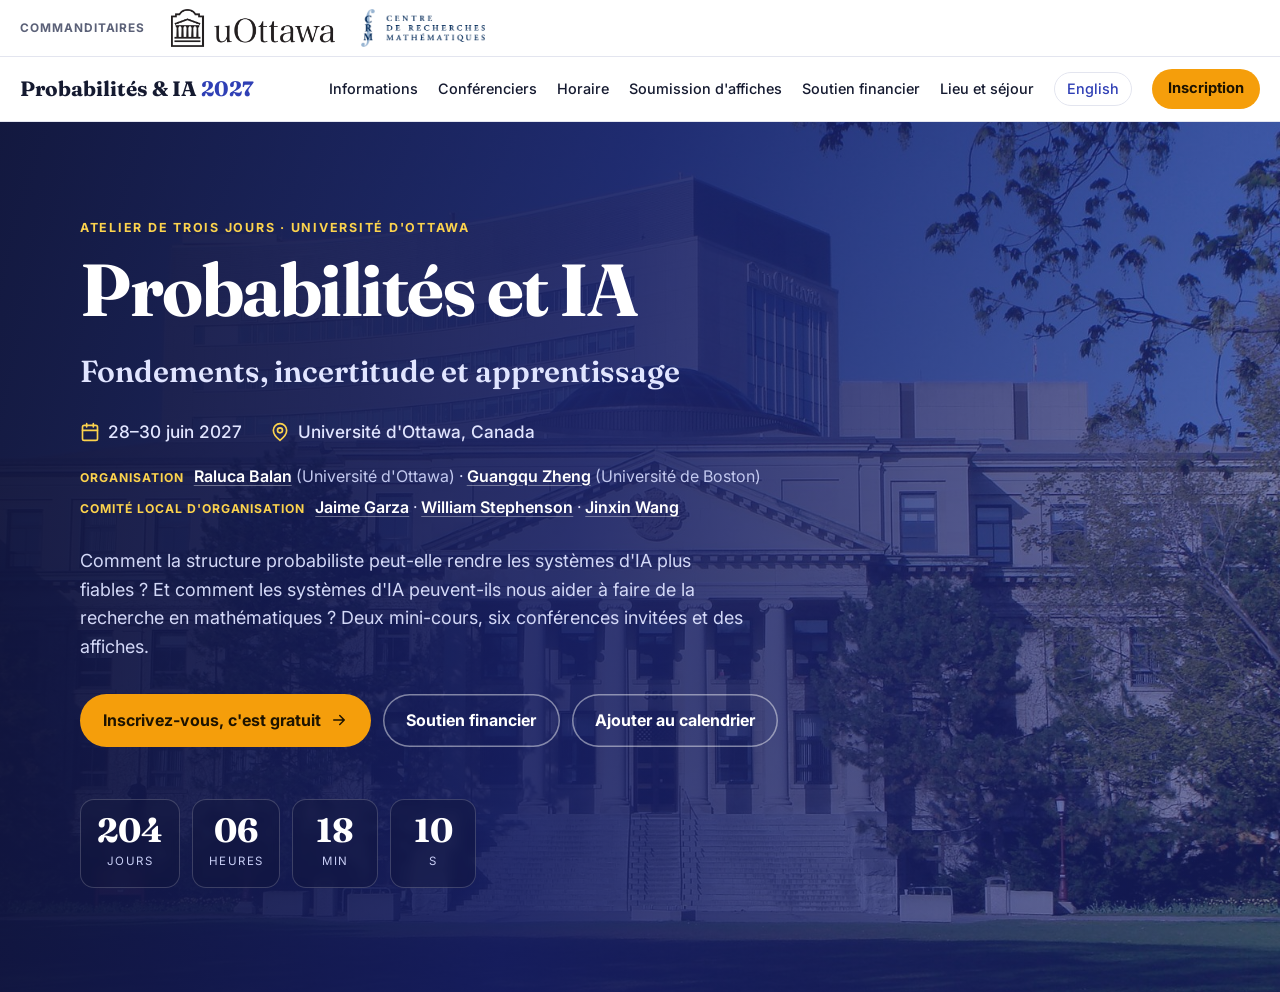
==== commit 752d3242: "Add poster submission page, rename Venue & travel tab, update key dates - Poster submission and Fina" ====
--- a/fr/index.html
+++ b/fr/index.html
@@ -41,9 +41,10 @@
     <nav id="nav">
       <a href="informations.html">Informations</a>
       <a href="conferenciers.html">Conférenciers</a>
-      <a href="horaire.html">Horaire et dates</a>
+      <a href="horaire.html">Horaire</a>
+      <a href="soumission-affiches.html">Soumission d'affiches</a>
       <a href="soutien-financier.html">Soutien financier</a>
-      <a href="informations-pratiques.html">Infos pratiques</a>
+      <a href="informations-pratiques.html">Lieu et séjour</a>
       <a class="lang" href="../" lang="en" title="English version">English</a>
       <a class="btn btn-small" href="https://docs.google.com/forms/d/e/1FAIpQLSeGgCG70pmu8C7cT3y1N-xh1k_grleS4cE2XgWd0tavkhzTyg/viewform" target="_blank" rel="noopener">Inscription</a>
     </nav>
--- a/style.css
+++ b/style.css
@@ -73,7 +73,7 @@
 .brand { font-family: var(--font-head); font-weight: 700; font-size: 1.3rem; color: var(--ink); text-decoration: none; white-space: nowrap; }
 .brand span { color: var(--brand); }
 .nav nav { display: flex; align-items: center; gap: 14px; }
-.site-header .container, .sponsor-bar .container { width: min(1200px, 100% - 32px); }
+.site-header .container, .sponsor-bar .container { width: min(1240px, 100% - 32px); }
 .nav nav a:not(.btn) { color: var(--ink); text-decoration: none; font-weight: 500; font-size: .9rem; white-space: nowrap; }
 .nav nav a:not(.btn):hover { color: var(--brand); }
 .nav-toggle { display: none; background: none; border: 0; padding: 8px; color: var(--ink); cursor: pointer; }
@@ -206,6 +206,24 @@
 .steps h3 { font-size: 1.1rem; }
 .steps p { margin: 0; color: var(--muted); font-size: .96rem; }
 
+/* ---------- Poster submission page (and the priority note on both pages) ---------- */
+.priority { display: flex; gap: 12px; align-items: flex-start; max-width: 820px; margin: 18px 0 0; padding: 14px 18px;
+  border-radius: 14px; background: var(--brand-soft); color: var(--ink); }
+.priority svg { flex: none; width: 22px; height: 22px; margin-top: 1px; color: var(--brand); fill: #fcd34d; }
+.support > h3 { margin-bottom: 12px; }
+.fields { list-style: none; margin: 0; padding: 0; display: flex; flex-wrap: wrap; gap: 10px; }
+.fields li { position: relative; padding: 8px 16px 8px 40px; border-radius: 999px; background: var(--bg-soft); font-weight: 500; }
+.fields li::before {
+  content: ""; position: absolute; left: 13px; top: 50%; width: 18px; height: 18px; margin-top: -9px; border-radius: 50%;
+  background: var(--brand) url("data:image/svg+xml,%3Csvg xmlns='http://www.w3.org/2000/svg' viewBox='0 0 24 24' fill='none' stroke='%23fff' stroke-width='3.5' stroke-linecap='round' stroke-linejoin='round'%3E%3Cpath d='M5 12l5 5L20 7'/%3E%3C/svg%3E") center / 11px no-repeat;
+}
+.poster-form { margin-top: 32px; padding-top: 28px; border-top: 1px solid var(--line); }
+.form-embed iframe { display: block; width: 100%; height: 1480px; border: 0; border-radius: 12px; background: #fff; }
+.form-soon { margin: 0; padding: 44px 24px; border: 2px dashed var(--line); border-radius: 16px; text-align: center; color: var(--muted); font-weight: 600; }
+.form-open { display: inline-block; margin-top: 14px; font-weight: 600; }
+/* box height = the poster form's own height (1436 px wide, 1753 px on phones; Nov 20, 2026): raise it if questions are added */
+@media (max-width: 600px) { .form-embed iframe { height: 1800px; } }
+
 /* ---------- Venue ---------- */
 .venue { display: grid; grid-template-columns: 1fr 1.1fr; gap: 56px; align-items: start; }
 .venue h3 { margin-top: 28px; }
@@ -282,7 +300,7 @@
 .mobile-cta { display: none; }
 
 /* ---------- Tablets and phones: menu behind the ☰ button ---------- */
-@media (max-width: 1200px) {  /* menu folds into ☰ below this width */
+@media (max-width: 1250px) {  /* menu folds into ☰ below this width (six tabs need about 1240 px) */
   .nav-toggle { display: block; }
   .nav nav {
     display: none; position: absolute; top: 64px; left: 0; right: 0;
